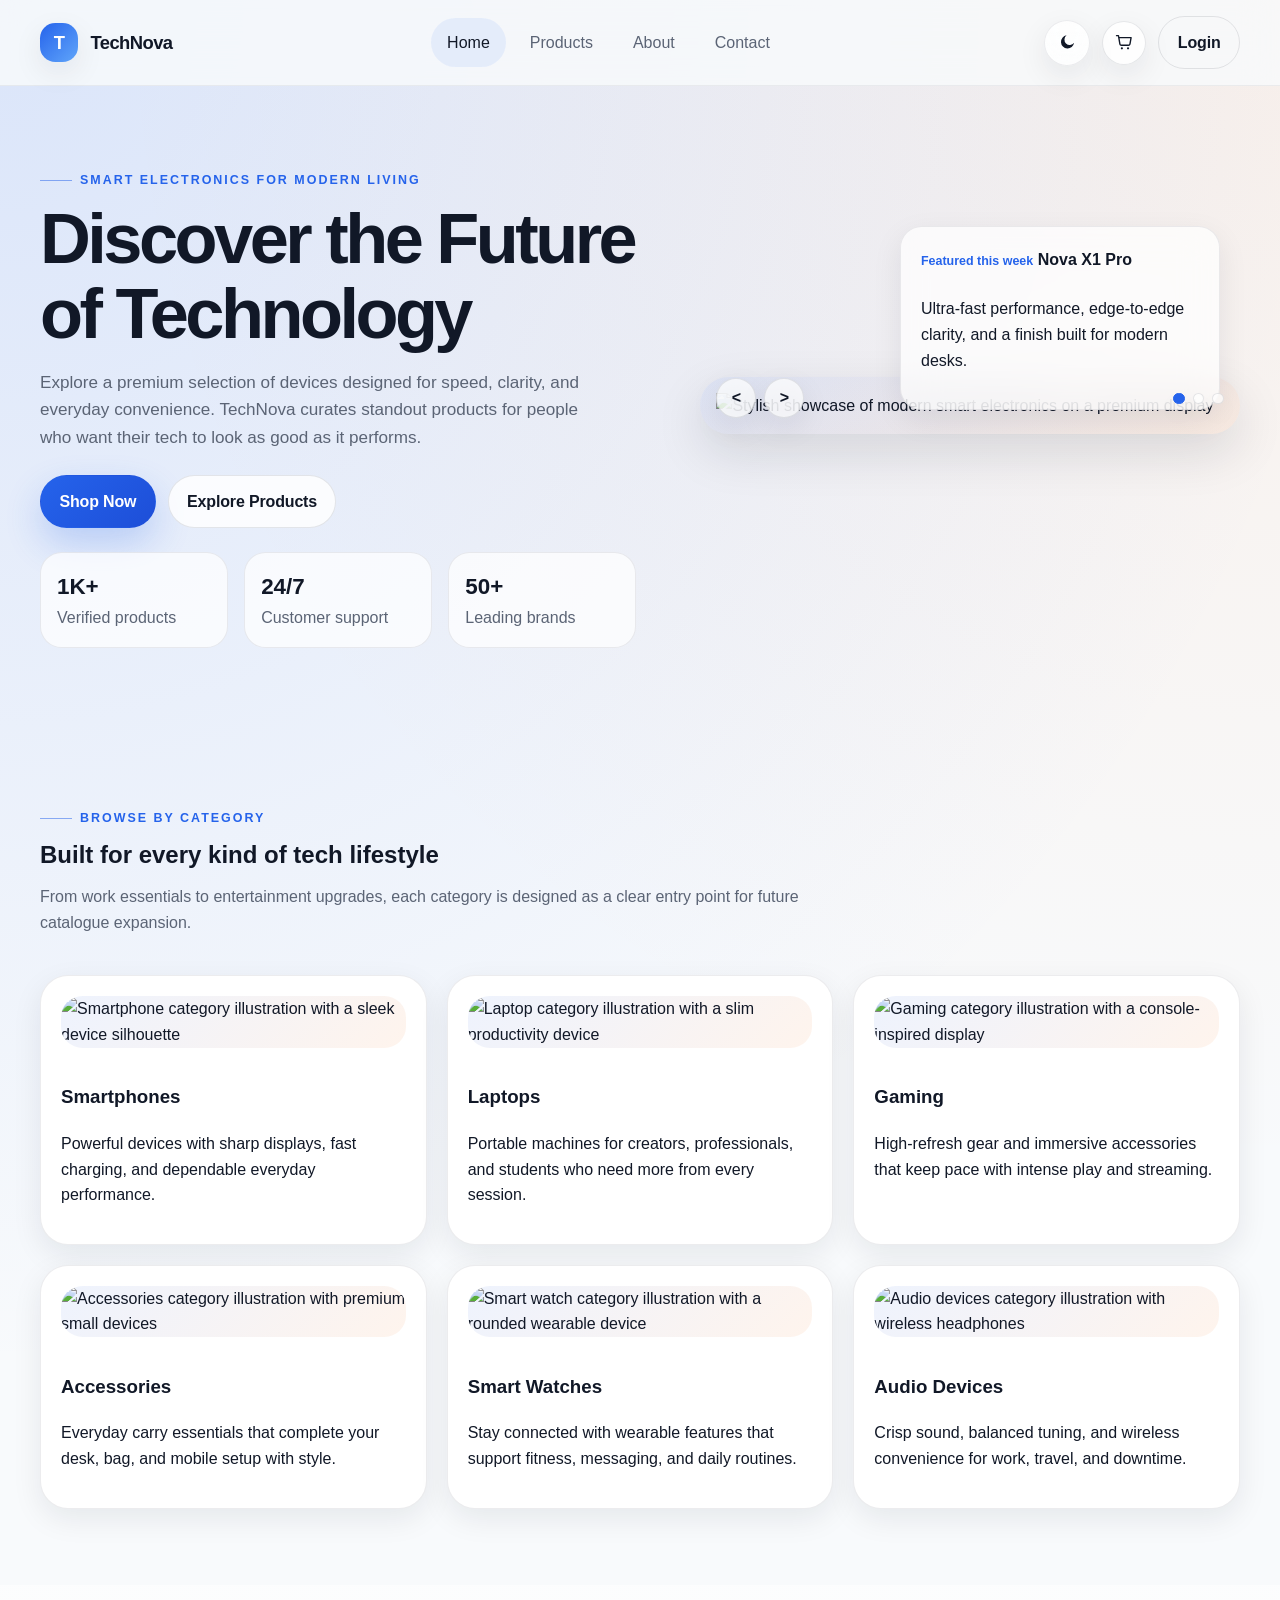
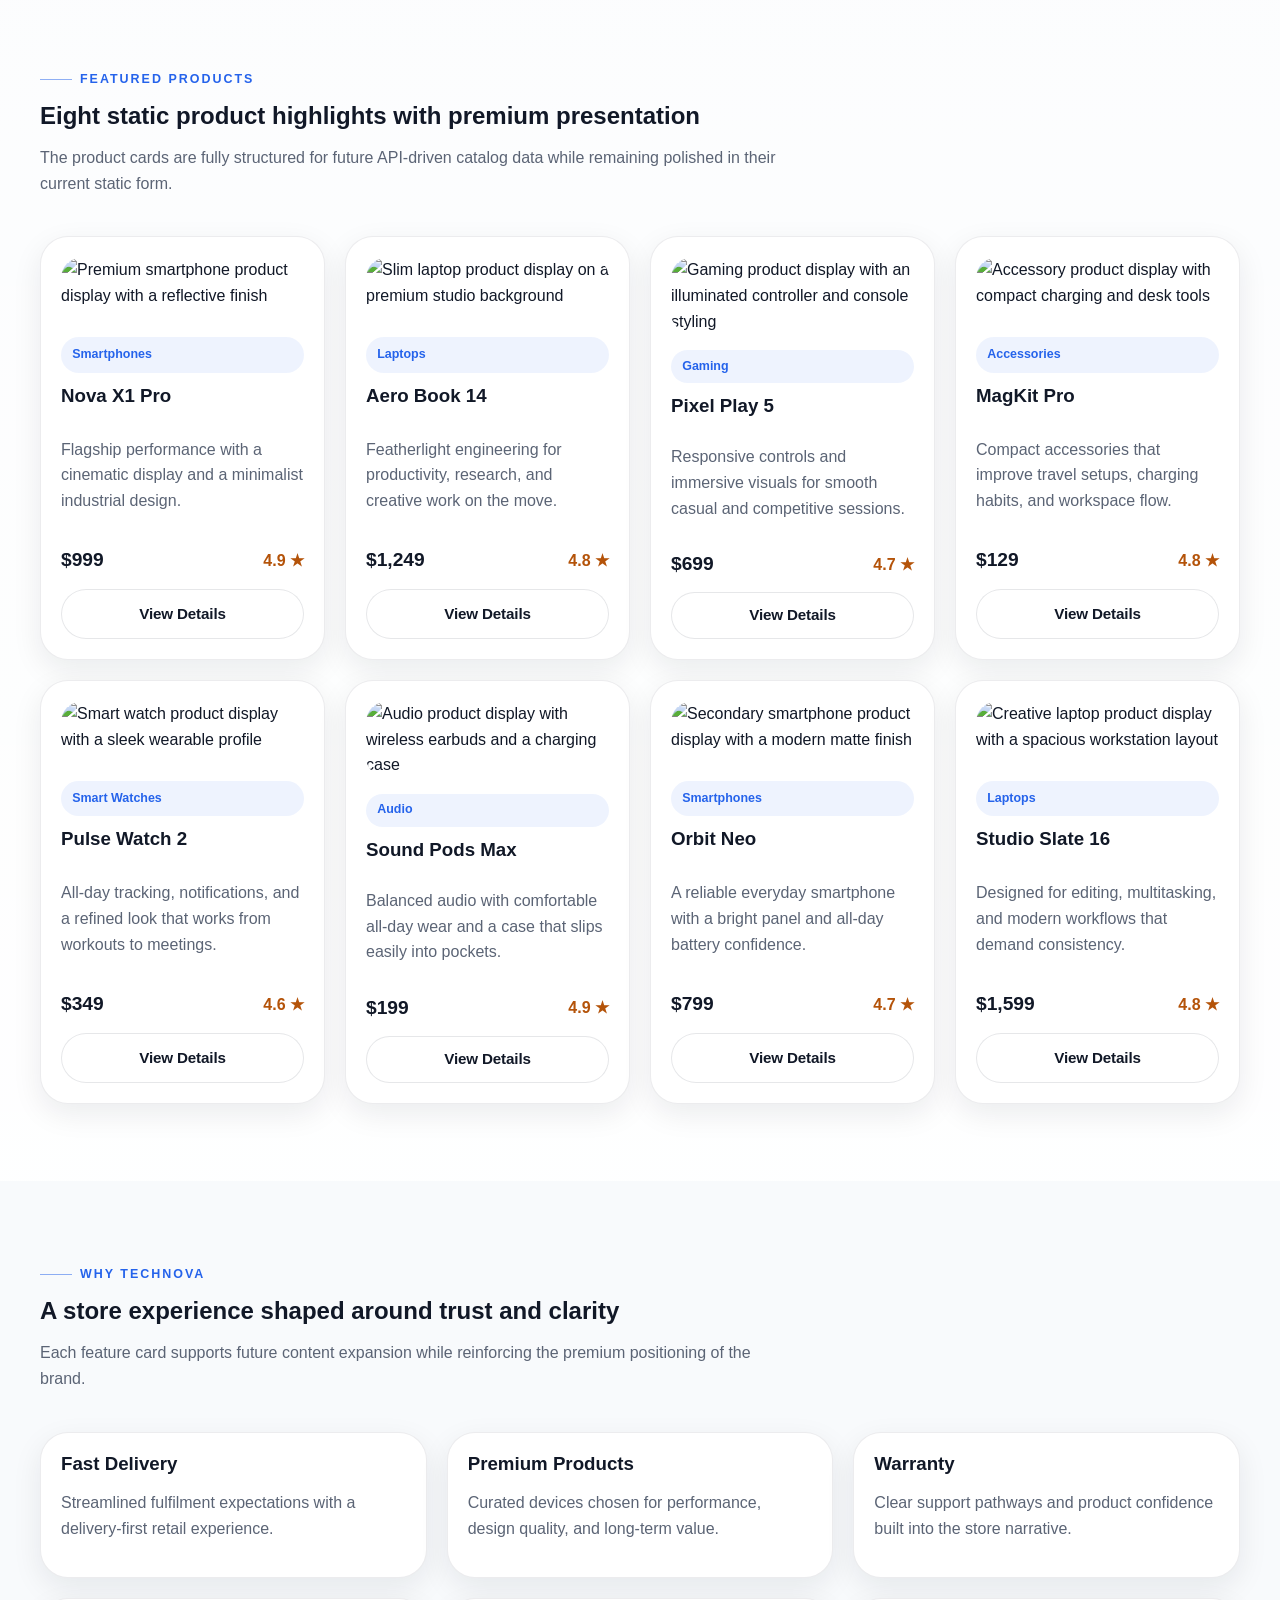
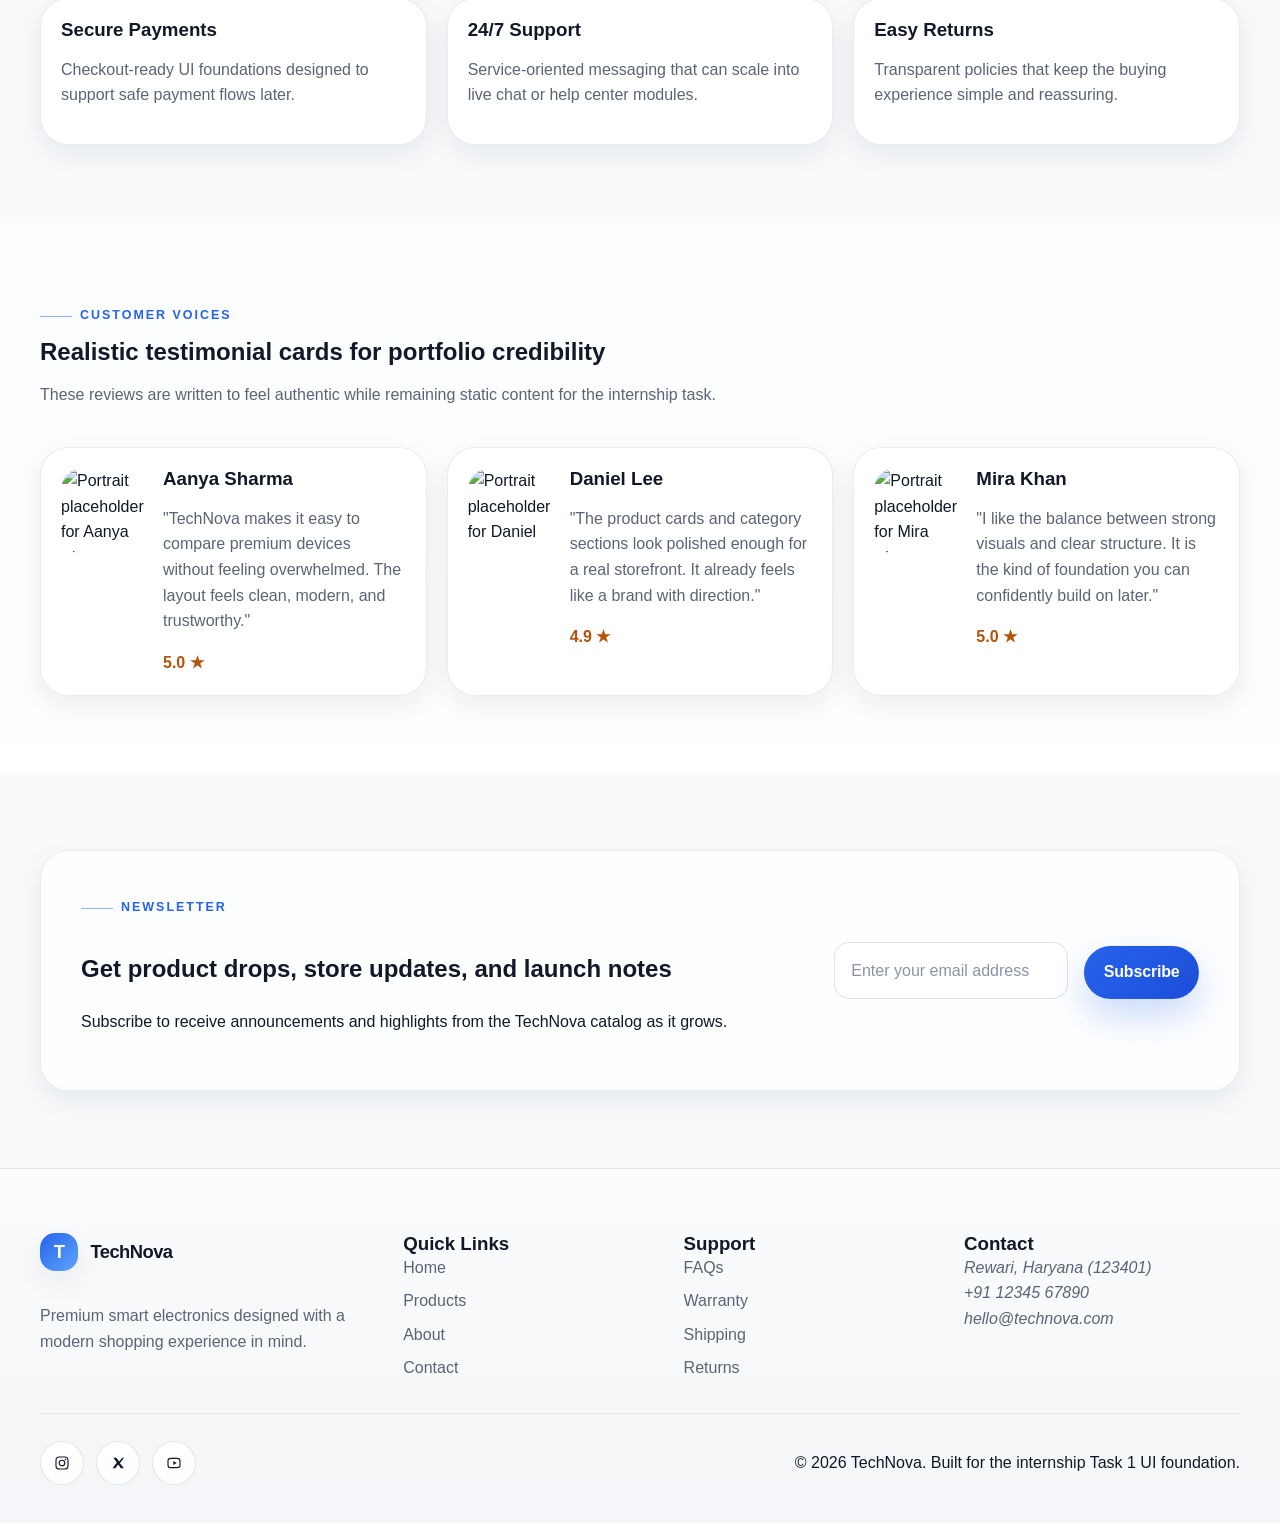
==== index.html @ aab71d9e "Complete Task 2: Add interactive JavaScript components" ====
<!DOCTYPE html>
<html lang="en">
<head>
  <meta charset="UTF-8">
  <meta name="viewport" content="width=device-width, initial-scale=1.0">
  <title>TechNova | Smart Electronics Store</title>
  <meta name="description" content="TechNova is a premium smart electronics store showcasing smartphones, laptops, gaming gear, accessories, smart watches, and audio devices.">
  <meta name="keywords" content="TechNova, electronics store, smartphones, laptops, gaming, accessories, smart watches, audio">
  <meta name="author" content="TechNova">
  <link rel="icon" href="images/favicon.svg" type="image/svg+xml">
  <link rel="stylesheet" href="css/variables.css">
  <link rel="stylesheet" href="css/style.css">
  <link rel="stylesheet" href="css/responsive.css">
</head>
<body>
  <div class="page-loader" data-loader aria-label="Page loading">
    <span class="loader-ring" aria-hidden="true"></span>
  </div>

  <header class="site-header" data-component="site-header">
    <div class="container header__inner">
      <a class="brand" href="index.html" aria-label="TechNova home">
        <span class="brand__mark" aria-hidden="true">T</span>
        <span class="brand__text">TechNova</span>
      </a>

      <button class="nav-toggle" type="button" aria-label="Open navigation menu" aria-controls="primary-navigation" aria-expanded="false" data-nav-toggle>
        <span></span>
        <span></span>
        <span></span>
      </button>

      <nav class="site-nav" id="primary-navigation" aria-label="Primary navigation" data-component="primary-nav">
        <ul class="nav__list">
          <li><a class="nav__link is-active" href="index.html" aria-current="page">Home</a></li>
          <li><a class="nav__link" href="products.html">Products</a></li>
          <li><a class="nav__link" href="about.html">About</a></li>
          <li><a class="nav__link" href="contact.html">Contact</a></li>
        </ul>
      </nav>

      <div class="header__actions">
        <button class="icon-button theme-toggle" type="button" aria-label="Switch to dark mode" title="Switch to dark mode" data-theme-toggle>
          <span class="theme-toggle__icon" aria-hidden="true">
            <svg class="theme-toggle__icon--moon" viewBox="0 0 24 24" fill="none">
              <path d="M21 12.8A8.6 8.6 0 1 1 11.2 3a7 7 0 1 0 9.8 9.8Z" fill="currentColor"/>
            </svg>
            <svg class="theme-toggle__icon--sun" viewBox="0 0 24 24" fill="none">
              <circle cx="12" cy="12" r="4" fill="currentColor"/>
              <path d="M12 2.75v2.1M12 19.15v2.1M4.85 4.85l1.48 1.48M17.67 17.67l1.48 1.48M2.75 12h2.1M19.15 12h2.1M4.85 19.15l1.48-1.48M17.67 6.33l1.48-1.48" stroke="currentColor" stroke-width="1.8" stroke-linecap="round"/>
            </svg>
          </span>
        </button>
        <a class="icon-button" href="#" aria-label="Cart placeholder" data-action="open-cart">
          <svg viewBox="0 0 24 24" aria-hidden="true">
            <path d="M6 6h15l-1.5 8.5a2 2 0 0 1-2 1.5H8.4a2 2 0 0 1-2-1.6L4.5 3.5H2" fill="none" stroke="currentColor" stroke-width="1.8" stroke-linecap="round" stroke-linejoin="round"/>
            <circle cx="9" cy="20" r="1.4" fill="currentColor"/>
            <circle cx="17" cy="20" r="1.4" fill="currentColor"/>
          </svg>
        </a>
        <a class="btn btn--ghost" href="#" data-action="login">Login</a>
      </div>
    </div>
  </header>

  <main>
    <section class="hero section" data-section="hero">
      <div class="container hero__grid">
        <div class="hero__content">
          <span class="eyebrow">Smart electronics for modern living</span>
          <h1>Discover the Future of Technology</h1>
          <p class="hero__lead">
            Explore a premium selection of devices designed for speed, clarity, and everyday convenience.
            TechNova curates standout products for people who want their tech to look as good as it performs.
          </p>
          <div class="hero__actions">
            <a class="btn btn--primary" href="products.html">Shop Now</a>
            <a class="btn btn--secondary" href="products.html">Explore Products</a>
          </div>
          <ul class="hero__stats" aria-label="Store highlights">
            <li>
              <strong>1K+</strong>
              <span>Verified products</span>
            </li>
            <li>
              <strong>24/7</strong>
              <span>Customer support</span>
            </li>
            <li>
              <strong>50+</strong>
              <span>Leading brands</span>
            </li>
          </ul>
        </div>

        <div class="hero__visual" data-slider aria-label="Featured product slider">
          <figure class="hero__image-frame">
            <img src="images/hero-placeholder.svg" alt="Stylish showcase of modern smart electronics on a premium display" data-slider-image>
          </figure>
          <div class="hero__floating-card glass-card" data-slider-card>
            <span class="mini-label" data-slider-kicker>Featured this week</span>
            <strong data-slider-title>Nova X1 Pro</strong>
            <p data-slider-copy>Ultra-fast performance, edge-to-edge clarity, and a finish built for modern desks.</p>
          </div>
          <div class="slider-controls" aria-label="Hero slider controls">
            <button class="slider-button" type="button" aria-label="Previous featured product" data-slider-prev>&lt;</button>
            <button class="slider-button" type="button" aria-label="Next featured product" data-slider-next>&gt;</button>
          </div>
          <div class="slider-dots" data-slider-dots aria-label="Hero slider navigation">
            <button type="button" class="slider-dot is-active" aria-label="Show slide 1" aria-current="true"></button>
            <button type="button" class="slider-dot" aria-label="Show slide 2"></button>
            <button type="button" class="slider-dot" aria-label="Show slide 3"></button>
          </div>
        </div>
      </div>
    </section>

    <section class="section" id="categories" data-section="categories">
      <div class="container">
        <div class="section-heading">
          <span class="eyebrow">Browse by category</span>
          <h2>Built for every kind of tech lifestyle</h2>
          <p>From work essentials to entertainment upgrades, each category is designed as a clear entry point for future catalogue expansion.</p>
        </div>

        <div class="card-grid card-grid--categories">
          <article class="category-card" data-category="smartphones">
            <img src="images/category-placeholder.svg" alt="Smartphone category illustration with a sleek device silhouette">
            <div>
              <h3>Smartphones</h3>
              <p>Powerful devices with sharp displays, fast charging, and dependable everyday performance.</p>
            </div>
          </article>
          <article class="category-card" data-category="laptops">
            <img src="images/category-placeholder.svg" alt="Laptop category illustration with a slim productivity device">
            <div>
              <h3>Laptops</h3>
              <p>Portable machines for creators, professionals, and students who need more from every session.</p>
            </div>
          </article>
          <article class="category-card" data-category="gaming">
            <img src="images/category-placeholder.svg" alt="Gaming category illustration with a console-inspired display">
            <div>
              <h3>Gaming</h3>
              <p>High-refresh gear and immersive accessories that keep pace with intense play and streaming.</p>
            </div>
          </article>
          <article class="category-card" data-category="accessories">
            <img src="images/category-placeholder.svg" alt="Accessories category illustration with premium small devices">
            <div>
              <h3>Accessories</h3>
              <p>Everyday carry essentials that complete your desk, bag, and mobile setup with style.</p>
            </div>
          </article>
          <article class="category-card" data-category="smartwatches">
            <img src="images/category-placeholder.svg" alt="Smart watch category illustration with a rounded wearable device">
            <div>
              <h3>Smart Watches</h3>
              <p>Stay connected with wearable features that support fitness, messaging, and daily routines.</p>
            </div>
          </article>
          <article class="category-card" data-category="audio">
            <img src="images/category-placeholder.svg" alt="Audio devices category illustration with wireless headphones">
            <div>
              <h3>Audio Devices</h3>
              <p>Crisp sound, balanced tuning, and wireless convenience for work, travel, and downtime.</p>
            </div>
          </article>
        </div>
      </div>
    </section>

    <section class="section section--tinted" id="featured-products" data-section="featured-products">
      <div class="container">
        <div class="section-heading">
          <span class="eyebrow">Featured products</span>
          <h2>Eight static product highlights with premium presentation</h2>
          <p>The product cards are fully structured for future API-driven catalog data while remaining polished in their current static form.</p>
        </div>

        <div class="card-grid card-grid--products">
          <article class="product-card" data-product-card data-product-category="smartphones" data-product-id="nova-x1-pro">
            <img src="images/product-placeholder.svg" alt="Premium smartphone product display with a reflective finish">
            <div class="product-card__body">
              <span class="chip">Smartphones</span>
              <h3>Nova X1 Pro</h3>
              <p>Flagship performance with a cinematic display and a minimalist industrial design.</p>
              <div class="product-card__meta">
                <span class="price">$999</span>
                <span class="rating">4.9 &#9733;</span>
              </div>
              <a class="btn btn--small btn--secondary" href="products.html">View Details</a>
            </div>
          </article>
          <article class="product-card" data-product-card data-product-category="laptops" data-product-id="aero-book-14">
            <img src="images/product-placeholder.svg" alt="Slim laptop product display on a premium studio background">
            <div class="product-card__body">
              <span class="chip">Laptops</span>
              <h3>Aero Book 14</h3>
              <p>Featherlight engineering for productivity, research, and creative work on the move.</p>
              <div class="product-card__meta">
                <span class="price">$1,249</span>
                <span class="rating">4.8 &#9733;</span>
              </div>
              <a class="btn btn--small btn--secondary" href="products.html">View Details</a>
            </div>
          </article>
          <article class="product-card" data-product-card data-product-category="gaming" data-product-id="pixel-play-5">
            <img src="images/product-placeholder.svg" alt="Gaming product display with an illuminated controller and console styling">
            <div class="product-card__body">
              <span class="chip">Gaming</span>
              <h3>Pixel Play 5</h3>
              <p>Responsive controls and immersive visuals for smooth casual and competitive sessions.</p>
              <div class="product-card__meta">
                <span class="price">$699</span>
                <span class="rating">4.7 &#9733;</span>
              </div>
              <a class="btn btn--small btn--secondary" href="products.html">View Details</a>
            </div>
          </article>
          <article class="product-card" data-product-card data-product-category="accessories" data-product-id="magkit-pro">
            <img src="images/product-placeholder.svg" alt="Accessory product display with compact charging and desk tools">
            <div class="product-card__body">
              <span class="chip">Accessories</span>
              <h3>MagKit Pro</h3>
              <p>Compact accessories that improve travel setups, charging habits, and workspace flow.</p>
              <div class="product-card__meta">
                <span class="price">$129</span>
                <span class="rating">4.8 &#9733;</span>
              </div>
              <a class="btn btn--small btn--secondary" href="products.html">View Details</a>
            </div>
          </article>
          <article class="product-card" data-product-card data-product-category="smartwatches" data-product-id="pulse-watch-2">
            <img src="images/product-placeholder.svg" alt="Smart watch product display with a sleek wearable profile">
            <div class="product-card__body">
              <span class="chip">Smart Watches</span>
              <h3>Pulse Watch 2</h3>
              <p>All-day tracking, notifications, and a refined look that works from workouts to meetings.</p>
              <div class="product-card__meta">
                <span class="price">$349</span>
                <span class="rating">4.6 &#9733;</span>
              </div>
              <a class="btn btn--small btn--secondary" href="products.html">View Details</a>
            </div>
          </article>
          <article class="product-card" data-product-card data-product-category="audio" data-product-id="sound-pods-max">
            <img src="images/product-placeholder.svg" alt="Audio product display with wireless earbuds and a charging case">
            <div class="product-card__body">
              <span class="chip">Audio</span>
              <h3>Sound Pods Max</h3>
              <p>Balanced audio with comfortable all-day wear and a case that slips easily into pockets.</p>
              <div class="product-card__meta">
                <span class="price">$199</span>
                <span class="rating">4.9 &#9733;</span>
              </div>
              <a class="btn btn--small btn--secondary" href="products.html">View Details</a>
            </div>
          </article>
          <article class="product-card" data-product-card data-product-category="smartphones" data-product-id="orbit-neo">
            <img src="images/product-placeholder.svg" alt="Secondary smartphone product display with a modern matte finish">
            <div class="product-card__body">
              <span class="chip">Smartphones</span>
              <h3>Orbit Neo</h3>
              <p>A reliable everyday smartphone with a bright panel and all-day battery confidence.</p>
              <div class="product-card__meta">
                <span class="price">$799</span>
                <span class="rating">4.7 &#9733;</span>
              </div>
              <a class="btn btn--small btn--secondary" href="products.html">View Details</a>
            </div>
          </article>
          <article class="product-card" data-product-card data-product-category="laptops" data-product-id="studio-slate-16">
            <img src="images/product-placeholder.svg" alt="Creative laptop product display with a spacious workstation layout">
            <div class="product-card__body">
              <span class="chip">Laptops</span>
              <h3>Studio Slate 16</h3>
              <p>Designed for editing, multitasking, and modern workflows that demand consistency.</p>
              <div class="product-card__meta">
                <span class="price">$1,599</span>
                <span class="rating">4.8 &#9733;</span>
              </div>
              <a class="btn btn--small btn--secondary" href="products.html">View Details</a>
            </div>
          </article>
        </div>
      </div>
    </section>

    <section class="section" id="why-choose-us" data-section="why-choose-us">
      <div class="container">
        <div class="section-heading">
          <span class="eyebrow">Why TechNova</span>
          <h2>A store experience shaped around trust and clarity</h2>
          <p>Each feature card supports future content expansion while reinforcing the premium positioning of the brand.</p>
        </div>

        <div class="card-grid card-grid--features">
          <article class="feature-card">
            <h3>Fast Delivery</h3>
            <p>Streamlined fulfilment expectations with a delivery-first retail experience.</p>
          </article>
          <article class="feature-card">
            <h3>Premium Products</h3>
            <p>Curated devices chosen for performance, design quality, and long-term value.</p>
          </article>
          <article class="feature-card">
            <h3>Warranty</h3>
            <p>Clear support pathways and product confidence built into the store narrative.</p>
          </article>
          <article class="feature-card">
            <h3>Secure Payments</h3>
            <p>Checkout-ready UI foundations designed to support safe payment flows later.</p>
          </article>
          <article class="feature-card">
            <h3>24/7 Support</h3>
            <p>Service-oriented messaging that can scale into live chat or help center modules.</p>
          </article>
          <article class="feature-card">
            <h3>Easy Returns</h3>
            <p>Transparent policies that keep the buying experience simple and reassuring.</p>
          </article>
        </div>
      </div>
    </section>

    <section class="section section--tinted" id="testimonials" data-section="testimonials">
      <div class="container">
        <div class="section-heading">
          <span class="eyebrow">Customer voices</span>
          <h2>Realistic testimonial cards for portfolio credibility</h2>
          <p>These reviews are written to feel authentic while remaining static content for the internship task.</p>
        </div>

        <div class="card-grid card-grid--testimonials">
          <article class="testimonial-card">
            <img src="images/avatar-placeholder.svg" alt="Portrait placeholder for Aanya Sharma">
            <div>
              <h3>Aanya Sharma</h3>
              <p>"TechNova makes it easy to compare premium devices without feeling overwhelmed. The layout feels clean, modern, and trustworthy."</p>
              <span class="rating">5.0 &#9733;</span>
            </div>
          </article>
          <article class="testimonial-card">
            <img src="images/avatar-placeholder.svg" alt="Portrait placeholder for Daniel Lee">
            <div>
              <h3>Daniel Lee</h3>
              <p>"The product cards and category sections look polished enough for a real storefront. It already feels like a brand with direction."</p>
              <span class="rating">4.9 &#9733;</span>
            </div>
          </article>
          <article class="testimonial-card">
            <img src="images/avatar-placeholder.svg" alt="Portrait placeholder for Mira Khan">
            <div>
              <h3>Mira Khan</h3>
              <p>"I like the balance between strong visuals and clear structure. It is the kind of foundation you can confidently build on later."</p>
              <span class="rating">5.0 &#9733;</span>
            </div>
          </article>
        </div>
      </div>
    </section>

    <section class="section" id="newsletter" data-section="newsletter">
      <div class="container">
        <div class="newsletter-card glass-card">
          <div>
            <span class="eyebrow">Newsletter</span>
            <h2>Get product drops, store updates, and launch notes</h2>
            <p>Subscribe to receive announcements and highlights from the TechNova catalog as it grows.</p>
          </div>
          <form class="newsletter-form" data-form="newsletter">
            <label class="sr-only" for="newsletter-email">Email address</label>
            <input id="newsletter-email" name="email" type="email" placeholder="Enter your email address">
            <button class="btn btn--primary" type="button">Subscribe</button>
          </form>
        </div>
      </div>
    </section>
  </main>

  <footer class="site-footer" data-component="site-footer">
    <div class="container footer__grid">
      <div>
        <a class="brand brand--footer" href="index.html" aria-label="TechNova home">
          <span class="brand__mark" aria-hidden="true">T</span>
          <span class="brand__text">TechNova</span>
        </a>
        <p>Premium smart electronics designed with a modern shopping experience in mind.</p>
      </div>

      <div>
        <h3>Quick Links</h3>
        <ul class="footer__links">
          <li><a href="index.html">Home</a></li>
          <li><a href="products.html">Products</a></li>
          <li><a href="about.html">About</a></li>
          <li><a href="contact.html">Contact</a></li>
        </ul>
      </div>

      <div>
        <h3>Support</h3>
        <ul class="footer__links">
          <li><a href="#">FAQs</a></li>
          <li><a href="#">Warranty</a></li>
          <li><a href="#">Shipping</a></li>
          <li><a href="#">Returns</a></li>
        </ul>
      </div>

      <div>
        <h3>Contact</h3>
        <address>
          Rewari, Haryana (123401)<br>
          <a href="tel:+911234567890">+91 12345 67890</a><br>
          <a href="mailto:hello@technova.com">hello@technova.com</a>
        </address>
      </div>
    </div>

    <div class="container footer__bottom">
      <div class="social-links" aria-label="Social links">
        <a href="#" aria-label="TechNova on Instagram">
          <svg viewBox="0 0 24 24" aria-hidden="true"><rect x="3" y="3" width="18" height="18" rx="5" fill="none" stroke="currentColor" stroke-width="1.7"/><circle cx="12" cy="12" r="4.2" fill="none" stroke="currentColor" stroke-width="1.7"/><circle cx="17.2" cy="6.8" r="1.1" fill="currentColor"/></svg>
        </a>
        <a href="#" aria-label="TechNova on X">
          <svg viewBox="0 0 24 24" aria-hidden="true"><path d="M5 4h4.6l4.1 5.7L18.4 4H21l-6.2 8.5L21 20h-4.6l-4.2-5.8L8 20H3.9l6.3-8.6L5 4Z" fill="currentColor"/></svg>
        </a>
        <a href="#" aria-label="TechNova on YouTube">
          <svg viewBox="0 0 24 24" aria-hidden="true"><rect x="3" y="5" width="18" height="14" rx="4" fill="none" stroke="currentColor" stroke-width="1.7"/><path d="M11 9l5 3-5 3V9Z" fill="currentColor"/></svg>
        </a>
      </div>
      <p>&copy; 2026 TechNova. Built for the internship Task 1 UI foundation.</p>
    </div>
  </footer>

  <button class="back-to-top" type="button" aria-label="Back to top" data-back-to-top>&uarr;</button>
  <div class="toast-region" aria-live="polite" aria-atomic="true" data-toast-region></div>
  <script type="module" src="js/main.js"></script>
  <script type="module" src="js/slider.js"></script>
</body>
</html>
---- css/variables.css ----
:root {
  color-scheme: light;
  --color-primary: #2563eb;
  --color-primary-dark: #1d4ed8;
  --color-accent: #f97316;
  --color-bg: #f8fafc;
  --color-surface: #ffffff;
  --color-surface-alt: #eef4ff;
  --color-text: #111827;
  --color-text-muted: #5b6475;
  --color-border: rgba(17, 24, 39, 0.1);
  --color-shadow: 0 18px 50px rgba(15, 23, 42, 0.12);
  --color-shadow-soft: 0 10px 30px rgba(15, 23, 42, 0.08);
  --color-glass: rgba(255, 255, 255, 0.72);
  --radius-xs: 0.75rem;
  --radius-sm: 1rem;
  --radius-md: 1.35rem;
  --radius-lg: 1.75rem;
  --radius-xl: 2.25rem;
  --space-1: 0.25rem;
  --space-2: 0.5rem;
  --space-3: 0.75rem;
  --space-4: 1rem;
  --space-5: 1.25rem;
  --space-6: 1.5rem;
  --space-8: 2rem;
  --space-10: 2.5rem;
  --space-12: 3rem;
  --space-16: 4rem;
  --space-20: 5rem;
  --container-width: 1200px;
  --transition-fast: 180ms ease;
  --transition-base: 250ms ease;
  --font-sans: "Segoe UI", "Helvetica Neue", Arial, sans-serif;
}

:root[data-theme="dark"] {
  --color-primary: #60a5fa;
  --color-primary-dark: #2563eb;
  --color-accent: #fb923c;
  --color-bg: #0f172a;
  --color-surface: #172033;
  --color-surface-alt: #111827;
  --color-text: #f8fafc;
  --color-text-muted: #b6c2d4;
  --color-border: rgba(248, 250, 252, 0.14);
  --color-shadow: 0 18px 50px rgba(0, 0, 0, 0.35);
  --color-shadow-soft: 0 10px 30px rgba(0, 0, 0, 0.24);
  --color-glass: rgba(23, 32, 51, 0.78);
}
---- css/style.css ----
*,
*::before,
*::after {
  box-sizing: border-box;
}

html {
  scroll-behavior: smooth;
}

body {
  margin: 0;
  font-family: var(--font-sans);
  color: var(--color-text);
  background:
    radial-gradient(circle at top left, rgba(37, 99, 235, 0.14), transparent 28%),
    radial-gradient(circle at top right, rgba(249, 115, 22, 0.08), transparent 24%),
    var(--color-bg);
  line-height: 1.6;
  transition: background-color var(--transition-base), color var(--transition-base);
}

body.modal-open,
body.nav-open {
  overflow: hidden;
}

img {
  display: block;
  max-width: 100%;
}

a {
  color: inherit;
  text-decoration: none;
}

button,
input,
select,
textarea {
  font: inherit;
}

button {
  cursor: pointer;
}

.container {
  width: min(var(--container-width), calc(100% - 2rem));
  margin-inline: auto;
}

.section {
  padding: clamp(3rem, 6vw, 5.5rem) 0;
}

.section--tinted {
  background: linear-gradient(180deg, rgba(255, 255, 255, 0.55), rgba(255, 255, 255, 0.92));
}

:root[data-theme="dark"] body {
  background:
    radial-gradient(circle at top left, rgba(96, 165, 250, 0.16), transparent 28%),
    radial-gradient(circle at top right, rgba(251, 146, 60, 0.1), transparent 24%),
    var(--color-bg);
}

:root[data-theme="dark"] .section--tinted,
:root[data-theme="dark"] .site-footer {
  background: linear-gradient(180deg, rgba(23, 32, 51, 0.52), rgba(15, 23, 42, 0.92));
}

.section-heading {
  max-width: 760px;
  margin-bottom: var(--space-10);
}

.section-heading--center {
  margin-inline: auto;
  text-align: center;
}

.section-heading h1,
.section-heading h2,
.content-card h2,
.feature-card h2,
.feature-card h3,
.product-card h2,
.product-card h3,
.testimonial-card h3,
.stat-card strong,
.footer__grid h3 {
  line-height: 1.15;
  margin: 0;
}

.section-heading p,
.content-card p,
.feature-card p,
.product-card p,
.testimonial-card p,
.footer__grid p,
.footer__grid address,
.hero__lead {
  color: var(--color-text-muted);
}

.eyebrow {
  display: inline-flex;
  align-items: center;
  gap: var(--space-2);
  margin-bottom: var(--space-3);
  text-transform: uppercase;
  letter-spacing: 0.16em;
  font-size: 0.78rem;
  font-weight: 700;
  color: var(--color-primary);
}

.eyebrow::before {
  content: "";
  width: 2rem;
  height: 1px;
  background: currentColor;
  opacity: 0.5;
}

.site-header {
  position: sticky;
  top: 0;
  z-index: 50;
  backdrop-filter: blur(18px);
  background: rgba(248, 250, 252, 0.82);
  border-bottom: 1px solid rgba(17, 24, 39, 0.06);
}

:root[data-theme="dark"] .site-header {
  background: rgba(15, 23, 42, 0.86);
  border-bottom-color: rgba(248, 250, 252, 0.1);
}

.header__inner {
  display: grid;
  grid-template-columns: auto 1fr auto;
  align-items: center;
  gap: var(--space-6);
  padding: var(--space-4) 0;
}

.brand {
  display: inline-flex;
  align-items: center;
  gap: var(--space-3);
  font-size: 1.15rem;
  font-weight: 800;
  letter-spacing: -0.03em;
}

.brand__mark {
  display: inline-grid;
  place-items: center;
  width: 2.4rem;
  height: 2.4rem;
  border-radius: 0.95rem;
  color: #fff;
  background: linear-gradient(135deg, var(--color-primary), #60a5fa);
  box-shadow: var(--color-shadow-soft);
}

.brand__text {
  color: var(--color-text);
}

.nav-toggle {
  display: none;
  width: 2.75rem;
  height: 2.75rem;
  border: 1px solid var(--color-border);
  border-radius: 50%;
  background: var(--color-surface);
  color: var(--color-text);
  box-shadow: var(--color-shadow-soft);
}

.nav-toggle span {
  display: block;
  width: 1.1rem;
  height: 2px;
  margin: 0.22rem auto;
  border-radius: 999px;
  background: currentColor;
  transition: transform var(--transition-base), opacity var(--transition-base);
}

.nav-open .nav-toggle span:nth-child(1) {
  transform: translateY(6px) rotate(45deg);
}

.nav-open .nav-toggle span:nth-child(2) {
  opacity: 0;
}

.nav-open .nav-toggle span:nth-child(3) {
  transform: translateY(-6px) rotate(-45deg);
}

.site-nav {
  justify-self: center;
}

.nav__list {
  display: flex;
  flex-wrap: wrap;
  align-items: center;
  justify-content: center;
  gap: var(--space-2);
  list-style: none;
  margin: 0;
  padding: 0;
}

.nav__link {
  display: inline-flex;
  align-items: center;
  padding: 0.75rem 1rem;
  border-radius: 999px;
  color: var(--color-text-muted);
  transition: background-color var(--transition-base), color var(--transition-base), transform var(--transition-base);
}

.nav__link:hover,
.nav__link:focus-visible,
.nav__link.is-active {
  color: var(--color-text);
  background: rgba(37, 99, 235, 0.08);
}

.nav__link:focus-visible,
.btn:focus-visible,
.icon-button:focus-visible,
.pagination__link:focus-visible,
input:focus-visible,
select:focus-visible,
textarea:focus-visible {
  outline: 3px solid rgba(37, 99, 235, 0.25);
  outline-offset: 2px;
}

.header__actions {
  display: inline-flex;
  align-items: center;
  justify-content: flex-end;
  gap: var(--space-3);
}

.icon-button,
.btn,
.pagination__link {
  transition:
    transform var(--transition-base),
    box-shadow var(--transition-base),
    background-color var(--transition-base),
    border-color var(--transition-base),
    color var(--transition-base);
}

.icon-button {
  display: inline-grid;
  place-items: center;
  width: 2.75rem;
  height: 2.75rem;
  border-radius: 50%;
  color: var(--color-text);
  background: rgba(255, 255, 255, 0.8);
  border: 1px solid var(--color-border);
  box-shadow: var(--color-shadow-soft);
}

:root[data-theme="dark"] .theme-toggle {
  background: linear-gradient(180deg, rgba(30, 41, 59, 0.92), rgba(15, 23, 42, 0.86));
  border-color: rgba(148, 163, 184, 0.18);
}

.theme-toggle {
  position: relative;
  overflow: hidden;
  width: 2.875rem;
  height: 2.875rem;
  border-color: rgba(17, 24, 39, 0.08);
  background: linear-gradient(180deg, rgba(255, 255, 255, 0.88), rgba(255, 255, 255, 0.72));
  backdrop-filter: blur(16px);
  transition:
    transform 300ms ease,
    box-shadow 300ms ease,
    background-color 300ms ease,
    border-color 300ms ease,
    color 300ms ease;
}

.theme-toggle:hover {
  transform: translateY(-1px) scale(1.06);
  box-shadow: var(--color-shadow);
}

.theme-toggle:active {
  transform: translateY(0) scale(0.98);
}

.theme-toggle__icon {
  position: relative;
  display: block;
  width: 1.15rem;
  height: 1.15rem;
}

.theme-toggle__icon svg {
  position: absolute;
  inset: 0;
  width: 100%;
  height: 100%;
  transition: opacity 300ms ease, transform 300ms ease;
}

.theme-toggle__icon--moon {
  opacity: 1;
  transform: rotate(0deg) scale(1);
}

.theme-toggle__icon--sun {
  opacity: 0;
  transform: rotate(-180deg) scale(0.75);
}

.theme-toggle[data-theme="dark"] .theme-toggle__icon--moon {
  opacity: 0;
  transform: rotate(180deg) scale(0.75);
}

.theme-toggle[data-theme="dark"] .theme-toggle__icon--sun {
  opacity: 1;
  transform: rotate(0deg) scale(1);
}

:root[data-theme="dark"] .icon-button,
:root[data-theme="dark"] .btn--secondary,
:root[data-theme="dark"] .pagination__link,
:root[data-theme="dark"] .pagination__dots,
:root[data-theme="dark"] .social-links a,
:root[data-theme="dark"] input,
:root[data-theme="dark"] select,
:root[data-theme="dark"] textarea {
  background: rgba(23, 32, 51, 0.92);
}

.icon-button svg {
  width: 1.15rem;
  height: 1.15rem;
}

.btn {
  display: inline-flex;
  align-items: center;
  justify-content: center;
  gap: var(--space-2);
  min-height: 2.75rem;
  padding: 0.8rem 1.15rem;
  border: 1px solid transparent;
  border-radius: 999px;
  font-weight: 700;
  letter-spacing: -0.01em;
}

.btn:hover,
.btn:focus-visible,
.icon-button:hover,
.pagination__link:hover {
  transform: translateY(-1px);
}

.btn--primary {
  color: #fff;
  background: linear-gradient(135deg, var(--color-primary), var(--color-primary-dark));
  box-shadow: 0 16px 36px rgba(37, 99, 235, 0.24);
}

.btn--secondary {
  color: var(--color-text);
  background: rgba(255, 255, 255, 0.82);
  border-color: var(--color-border);
}

.btn--ghost {
  color: var(--color-text);
  background: transparent;
  border-color: var(--color-border);
}

.btn--small {
  min-height: 2.4rem;
  padding: 0.65rem 1rem;
  font-size: 0.95rem;
}

.glass-card,
.content-card,
.feature-card,
.product-card,
.category-card,
.testimonial-card,
.stat-card,
.catalog-tools,
.newsletter-card {
  border: 1px solid rgba(17, 24, 39, 0.08);
  border-radius: var(--radius-lg);
  background: var(--color-surface);
  box-shadow: var(--color-shadow-soft);
}

.glass-card {
  background: var(--color-glass);
  backdrop-filter: blur(18px);
}

:root[data-theme="dark"] .glass-card,
:root[data-theme="dark"] .content-card,
:root[data-theme="dark"] .feature-card,
:root[data-theme="dark"] .product-card,
:root[data-theme="dark"] .category-card,
:root[data-theme="dark"] .testimonial-card,
:root[data-theme="dark"] .stat-card,
:root[data-theme="dark"] .catalog-tools,
:root[data-theme="dark"] .newsletter-card {
  border-color: var(--color-border);
  background: var(--color-surface);
}

.hero__grid {
  display: grid;
  grid-template-columns: 1.05fr 0.95fr;
  align-items: center;
  gap: clamp(2rem, 5vw, 4rem);
}

.hero__content h1,
.section-heading h1 {
  margin: 0;
  font-size: clamp(2.4rem, 5.5vw, 4.45rem);
  line-height: 1.06;
  letter-spacing: -0.05em;
}

.hero__lead {
  max-width: 58ch;
  font-size: 1.07rem;
}

.hero__actions {
  display: flex;
  flex-wrap: wrap;
  gap: var(--space-3);
  margin: var(--space-6) 0;
}

.hero__stats {
  display: grid;
  grid-template-columns: repeat(3, minmax(0, 1fr));
  gap: var(--space-4);
  margin: 0;
  padding: 0;
  list-style: none;
}

.hero__stats li {
  padding: var(--space-4);
  border-radius: var(--radius-md);
  background: rgba(255, 255, 255, 0.72);
  border: 1px solid rgba(17, 24, 39, 0.08);
}

.hero__stats strong {
  display: block;
  font-size: 1.4rem;
}

.hero__stats span {
  color: var(--color-text-muted);
}

.hero__visual {
  position: relative;
}

.hero__image-frame {
  margin: 0;
  padding: clamp(0.75rem, 2vw, 1rem);
  border-radius: 2rem;
  background: linear-gradient(160deg, rgba(37, 99, 235, 0.08), rgba(249, 115, 22, 0.08));
  box-shadow: var(--color-shadow);
}

.hero__visual.is-changing .hero__image-frame,
.hero__visual.is-changing .hero__floating-card {
  opacity: 0.35;
  transform: translateY(4px);
}

.hero__image-frame,
.hero__floating-card {
  transition: opacity var(--transition-base), transform var(--transition-base), box-shadow var(--transition-base);
}

.hero__floating-card {
  position: absolute;
  right: clamp(0.75rem, 2vw, 1.25rem);
  bottom: clamp(0.75rem, 2vw, 1.5rem);
  width: min(320px, calc(100% - 1.5rem));
  padding: var(--space-5);
  border-radius: var(--radius-md);
}

.slider-controls {
  position: absolute;
  left: var(--space-4);
  bottom: var(--space-4);
  display: flex;
  gap: var(--space-2);
}

.slider-button,
.slider-dot,
.modal__close {
  border: 1px solid var(--color-border);
  color: var(--color-text);
  background: var(--color-glass);
  backdrop-filter: blur(14px);
  box-shadow: var(--color-shadow-soft);
  transition: transform var(--transition-base), background-color var(--transition-base);
}

.slider-button {
  width: 2.5rem;
  height: 2.5rem;
  border-radius: 50%;
  font-weight: 800;
}

.slider-button:hover,
.slider-dot:hover,
.modal__close:hover {
  transform: translateY(-1px);
}

.slider-dots {
  position: absolute;
  right: var(--space-4);
  top: var(--space-4);
  display: flex;
  gap: var(--space-2);
}

.slider-dot {
  width: 0.72rem;
  height: 0.72rem;
  padding: 0;
  border-radius: 50%;
}

.slider-dot.is-active {
  background: var(--color-primary);
  border-color: var(--color-primary);
}

.mini-label,
.chip {
  display: inline-flex;
  align-items: center;
  border-radius: 999px;
  font-size: 0.78rem;
  font-weight: 700;
}

.mini-label {
  color: var(--color-primary);
  margin-bottom: var(--space-2);
}

.card-grid {
  display: grid;
  gap: var(--space-5);
}

.card-grid--categories {
  grid-template-columns: repeat(3, minmax(0, 1fr));
}

.card-grid--products {
  grid-template-columns: repeat(4, minmax(0, 1fr));
}

.card-grid--features {
  grid-template-columns: repeat(3, minmax(0, 1fr));
}

.card-grid--testimonials,
.card-grid--team {
  grid-template-columns: repeat(3, minmax(0, 1fr));
}

.category-card,
.feature-card,
.product-card,
.testimonial-card,
.stat-card,
.content-card {
  padding: var(--space-5);
}

.category-card {
  display: grid;
  gap: var(--space-4);
  align-content: start;
}

.category-card img,
.product-card img,
.testimonial-card img,
.about-hero__image img {
  width: 100%;
  border-radius: var(--radius-md);
}

.category-card img {
  background: linear-gradient(135deg, rgba(37, 99, 235, 0.08), rgba(249, 115, 22, 0.08));
}

.chip {
  color: var(--color-primary);
  background: rgba(37, 99, 235, 0.08);
  padding: 0.4rem 0.7rem;
}

.product-card {
  display: grid;
  gap: var(--space-4);
}

.product-card__body {
  display: grid;
  gap: var(--space-3);
}

.product-card__title {
  font-size: 1.1rem;
}

.product-card__meta {
  display: flex;
  align-items: center;
  justify-content: space-between;
  gap: var(--space-3);
}

.price {
  font-size: 1.2rem;
  font-weight: 800;
}

.rating {
  color: #b45309;
  font-weight: 700;
}

.feature-card {
  position: relative;
}

.feature-card--accent {
  background: linear-gradient(160deg, rgba(37, 99, 235, 0.1), rgba(255, 255, 255, 0.92));
}

.testimonial-card {
  display: grid;
  grid-template-columns: 86px 1fr;
  gap: var(--space-4);
  align-items: start;
}

.testimonial-card img {
  aspect-ratio: 1;
  object-fit: cover;
}

.newsletter-card {
  display: grid;
  grid-template-columns: 1fr auto;
  gap: var(--space-6);
  align-items: center;
  padding: clamp(1.5rem, 4vw, 2.5rem);
}

.newsletter-form,
.catalog-tools {
  display: grid;
  gap: var(--space-4);
}

.newsletter-form {
  min-width: min(100%, 420px);
  grid-template-columns: 1fr auto;
  align-items: end;
}

.field {
  display: grid;
  gap: 0.45rem;
}

.field label {
  font-size: 0.92rem;
  font-weight: 700;
}

input,
select,
textarea {
  width: 100%;
  border: 1px solid rgba(17, 24, 39, 0.12);
  border-radius: 0.95rem;
  padding: 0.9rem 1rem;
  background: rgba(255, 255, 255, 0.95);
  color: var(--color-text);
}

input.is-valid,
textarea.is-valid {
  border-color: rgba(22, 163, 74, 0.7);
}

input.is-invalid,
textarea.is-invalid {
  border-color: rgba(220, 38, 38, 0.75);
}

.field-error {
  min-height: 1.15rem;
  color: #dc2626;
  font-size: 0.84rem;
}

.form-message {
  min-height: 1.4rem;
  margin: 0 0 var(--space-4);
  font-weight: 700;
}

.form-message--success {
  color: #15803d;
}

.form-message--error {
  color: #dc2626;
}

textarea {
  resize: vertical;
  min-height: 10rem;
}

::placeholder {
  color: #8a94a6;
}

.sr-only {
  position: absolute;
  width: 1px;
  height: 1px;
  padding: 0;
  margin: -1px;
  overflow: hidden;
  clip: rect(0, 0, 0, 0);
  white-space: nowrap;
  border: 0;
}

.site-footer {
  padding: var(--space-16) 0 var(--space-8);
  background: linear-gradient(180deg, rgba(255, 255, 255, 0.35), rgba(17, 24, 39, 0.02));
  border-top: 1px solid rgba(17, 24, 39, 0.08);
}

.footer__grid {
  display: grid;
  grid-template-columns: 1.2fr 0.9fr 0.9fr 1fr;
  gap: var(--space-8);
  align-items: start;
}

.brand--footer {
  margin-bottom: var(--space-4);
}

.footer__links {
  list-style: none;
  margin: 0;
  padding: 0;
  display: grid;
  gap: var(--space-2);
}

.footer__links a,
.footer__grid address a {
  color: var(--color-text-muted);
}

.footer__links a:hover,
.footer__grid address a:hover {
  color: var(--color-primary);
}

.footer__bottom {
  display: flex;
  flex-wrap: wrap;
  align-items: center;
  justify-content: space-between;
  gap: var(--space-4);
  margin-top: var(--space-8);
  padding-top: var(--space-5);
  border-top: 1px solid rgba(17, 24, 39, 0.08);
}

.social-links {
  display: inline-flex;
  flex-wrap: wrap;
  gap: var(--space-3);
}

.social-links a {
  display: inline-grid;
  place-items: center;
  width: 2.75rem;
  height: 2.75rem;
  border-radius: 50%;
  background: rgba(255, 255, 255, 0.9);
  border: 1px solid var(--color-border);
  color: var(--color-text);
}

.social-links svg {
  width: 1rem;
  height: 1rem;
}

.social-links--large a {
  width: 3rem;
  height: 3rem;
}

.page-main {
  padding-bottom: 0;
}

.page-hero {
  padding-bottom: clamp(2.5rem, 5vw, 4rem);
}

.catalog-tools {
  grid-template-columns: repeat(3, minmax(0, 1fr));
  padding: var(--space-5);
}

.card-grid--catalog {
  margin-top: var(--space-8);
}

.pagination {
  display: flex;
  flex-wrap: wrap;
  justify-content: center;
  gap: var(--space-3);
  margin-top: var(--space-10);
}

.pagination__link,
.pagination__dots {
  display: inline-flex;
  align-items: center;
  justify-content: center;
  min-width: 2.75rem;
  min-height: 2.75rem;
  border-radius: 999px;
  padding: 0.5rem 0.9rem;
  border: 1px solid var(--color-border);
  background: rgba(255, 255, 255, 0.85);
}

.pagination__link.is-active {
  background: linear-gradient(135deg, var(--color-primary), var(--color-primary-dark));
  color: #fff;
  border-color: transparent;
}

.split-layout,
.about-hero__grid,
.contact-layout {
  display: grid;
  gap: var(--space-6);
}

.split-layout {
  grid-template-columns: repeat(2, minmax(0, 1fr));
}

.about-hero__grid {
  grid-template-columns: 1fr 0.9fr;
  align-items: center;
}

.about-hero__image {
  margin: 0;
}

.stats-grid {
  display: grid;
  grid-template-columns: repeat(4, minmax(0, 1fr));
  gap: var(--space-5);
}

.stat-card {
  text-align: center;
}

.stat-card strong {
  display: block;
  font-size: clamp(2rem, 4vw, 3.25rem);
  letter-spacing: -0.05em;
  color: var(--color-primary);
}

.contact-layout {
  grid-template-columns: 1.1fr 0.9fr;
  align-items: start;
  gap: clamp(var(--space-5), 3vw, var(--space-8));
}

.contact-sidebar {
  display: grid;
  gap: var(--space-5);
  align-self: start;
}

.contact-layout > .content-card {
  align-self: start;
}

.form-grid {
  display: grid;
  grid-template-columns: repeat(2, minmax(0, 1fr));
  gap: var(--space-4);
  margin-bottom: var(--space-5);
}

.field--full {
  grid-column: 1 / -1;
}

.contact-form button {
  width: fit-content;
}

iframe {
  width: 100%;
  min-height: 22rem;
  border: 0;
  border-radius: var(--radius-md);
  background: rgba(17, 24, 39, 0.05);
}

.info-list {
  display: grid;
  gap: var(--space-3);
  margin: 0;
  padding-left: 1rem;
  color: var(--color-text-muted);
}

.info-list strong {
  color: var(--color-text);
}

.page-loader {
  position: fixed;
  inset: 0;
  z-index: 1000;
  display: grid;
  place-items: center;
  background: var(--color-bg);
  transition: opacity var(--transition-base), visibility var(--transition-base);
}

.page-loader.is-hidden {
  opacity: 0;
  visibility: hidden;
}

.loader-ring {
  width: 3rem;
  height: 3rem;
  border: 4px solid rgba(37, 99, 235, 0.16);
  border-top-color: var(--color-primary);
  border-radius: 50%;
  animation: spin 800ms linear infinite;
}

.back-to-top {
  position: fixed;
  right: 1rem;
  bottom: 1rem;
  z-index: 45;
  width: 3rem;
  height: 3rem;
  border: 1px solid var(--color-border);
  border-radius: 50%;
  color: #fff;
  background: var(--color-primary);
  box-shadow: var(--color-shadow);
  opacity: 0;
  visibility: hidden;
  transform: translateY(0.75rem);
  transition: opacity var(--transition-base), visibility var(--transition-base), transform var(--transition-base);
}

.back-to-top.is-visible {
  opacity: 1;
  visibility: visible;
  transform: translateY(0);
}

.toast-region {
  position: fixed;
  top: 1rem;
  right: 1rem;
  z-index: 1200;
  display: grid;
  gap: var(--space-3);
  width: min(22rem, calc(100% - 2rem));
  pointer-events: none;
}

.toast {
  padding: 0.9rem 1rem;
  border: 1px solid var(--color-border);
  border-left: 4px solid var(--color-primary);
  border-radius: var(--radius-sm);
  color: var(--color-text);
  background: var(--color-surface);
  box-shadow: var(--color-shadow);
  opacity: 0;
  transform: translateX(1rem);
  transition: opacity var(--transition-base), transform var(--transition-base);
}

.toast.is-visible {
  opacity: 1;
  transform: translateX(0);
}

.toast--success {
  border-left-color: #16a34a;
}

.toast--error {
  border-left-color: #dc2626;
}

.toast--info {
  border-left-color: var(--color-primary);
}

.modal {
  position: fixed;
  inset: 0;
  z-index: 100;
  display: grid;
  place-items: center;
  padding: 1rem;
  opacity: 0;
  visibility: hidden;
  transition: opacity var(--transition-base), visibility var(--transition-base);
}

.modal.is-open {
  opacity: 1;
  visibility: visible;
}

.modal__overlay {
  position: absolute;
  inset: 0;
  background: rgba(15, 23, 42, 0.62);
  backdrop-filter: blur(6px);
}

.modal__panel {
  position: relative;
  z-index: 1;
  display: grid;
  grid-template-columns: minmax(0, 0.9fr) minmax(0, 1fr);
  gap: var(--space-6);
  width: min(820px, 100%);
  max-height: min(86vh, 720px);
  overflow: auto;
  padding: var(--space-5);
  border: 1px solid var(--color-border);
  border-radius: var(--radius-lg);
  background: var(--color-surface);
  box-shadow: var(--color-shadow);
  transform: translateY(0.75rem) scale(0.98);
  transition: transform var(--transition-base);
}

.modal.is-open .modal__panel {
  transform: translateY(0) scale(1);
}

.modal__close {
  position: absolute;
  top: var(--space-4);
  right: var(--space-4);
  width: 2.5rem;
  height: 2.5rem;
  border-radius: 50%;
  font-size: 1.4rem;
}

.modal__image {
  width: 100%;
  border-radius: var(--radius-md);
}

.modal__content {
  display: grid;
  align-content: center;
  gap: var(--space-4);
  padding-right: var(--space-8);
}

@keyframes spin {
  to {
    transform: rotate(360deg);
  }
}

.section-heading--compact {
  max-width: 620px;
}

.hero__image-frame,
.about-hero__image img {
  box-shadow: var(--color-shadow);
}

.product-card:hover,
.category-card:hover,
.feature-card:hover,
.testimonial-card:hover,
.content-card:hover,
.stat-card:hover {
  transform: translateY(-3px);
}

.product-card:hover,
.category-card:hover,
.feature-card:hover,
.testimonial-card:hover,
.content-card:hover,
.stat-card:hover,
.glass-card:hover {
  box-shadow: var(--color-shadow);
}
---- css/responsive.css ----
@media (max-width: 1100px) {
  html,
  body {
    overflow-x: hidden;
  }

  .header__inner {
    grid-template-columns: auto 1fr auto;
    justify-items: initial;
  }

  .header__actions {
    justify-content: flex-end;
  }

  .hero__grid,
  .about-hero__grid,
  .contact-layout,
  .split-layout,
  .newsletter-card {
    grid-template-columns: 1fr;
  }

  .card-grid--products {
    grid-template-columns: repeat(2, minmax(0, 1fr));
  }

  .card-grid--categories,
  .card-grid--features,
  .card-grid--testimonials,
  .stats-grid {
    grid-template-columns: repeat(2, minmax(0, 1fr));
  }

  .catalog-tools {
    grid-template-columns: 1fr;
  }

  .newsletter-form {
    min-width: 0;
  }

  .contact-layout {
    gap: var(--space-5);
  }

  .hero__visual {
    justify-self: center;
    width: min(100%, 640px);
  }

  .hero__floating-card {
    right: 1rem;
    bottom: 1rem;
    width: min(300px, calc(100% - 2rem));
  }
}

@media (min-width: 1024px) {
  .contact-layout {
    grid-template-columns: repeat(6, minmax(0, 1fr));
    align-items: start;
    gap: var(--space-6);
  }

  .contact-layout > .content-card:first-child {
    grid-column: span 3;
  }

  .contact-layout > .contact-sidebar {
    display: contents;
  }

  .contact-sidebar > .content-card {
    grid-column: span 2;
    align-self: start;
  }

  .contact-sidebar > .content-card:first-child {
    grid-column: span 3;
  }
}

@media (max-width: 768px) {
  .section {
    padding: 2.75rem 0;
  }

  body.nav-open .site-header {
    z-index: 70;
  }

  body.nav-open::before,
  body:not(.nav-open)::before {
    content: "";
    position: fixed;
    inset: 0;
    z-index: 55;
    background: rgba(15, 23, 42, 0.38);
  }

  body.nav-open::before {
    opacity: 1;
    visibility: visible;
    pointer-events: auto;
    transition: opacity 240ms ease, visibility 0s linear 0s;
  }

  body:not(.nav-open)::before {
    opacity: 0;
    visibility: hidden;
    pointer-events: none;
    transition: opacity 240ms ease, visibility 0s linear 240ms;
  }

  .nav-toggle {
    display: inline-block;
    justify-self: end;
    position: relative;
    z-index: 85;
  }

  .site-nav {
    position: fixed;
    top: 0;
    right: 0;
    z-index: 80;
    width: min(20rem, 86vw);
    height: 100vh;
    padding: 6rem 1.25rem 1.25rem;
    background: var(--color-surface);
    border-left: 1px solid var(--color-border);
    box-shadow: var(--color-shadow);
    opacity: 0;
    visibility: hidden;
    pointer-events: none;
    transform: translate3d(105%, 0, 0);
    transition:
      transform 260ms ease,
      opacity 260ms ease,
      visibility 0s linear 260ms;
  }

  .nav-open .site-nav {
    transform: translate3d(0, 0, 0);
    opacity: 1;
    visibility: visible;
    pointer-events: auto;
    transition-delay: 0s;
  }

  .nav__list {
    display: grid;
    gap: var(--space-3);
    align-items: stretch;
    justify-content: stretch;
  }

  .nav__link {
    justify-content: center;
    padding: 0.9rem 1rem;
    background: rgba(37, 99, 235, 0.06);
  }

  .hero__stats,
  .form-grid {
    grid-template-columns: 1fr;
  }

  .card-grid--products,
  .card-grid--categories,
  .card-grid--features,
  .card-grid--testimonials,
  .stats-grid {
    grid-template-columns: 1fr;
  }

  .testimonial-card {
    grid-template-columns: 1fr;
  }

  .newsletter-form {
    grid-template-columns: 1fr;
  }

  .contact-layout {
    gap: var(--space-4);
  }

  .contact-form,
  .contact-sidebar,
  .content-card {
    min-width: 0;
  }

  .hero__visual {
    width: min(100%, 640px);
  }

  .hero__content h1 {
    font-size: clamp(2.2rem, 5.5vw, 4.35rem);
  }

  .hero__floating-card {
    position: static;
    width: auto;
    margin-top: var(--space-4);
  }

  .slider-controls,
  .slider-dots {
    position: static;
    justify-content: center;
    margin-top: var(--space-3);
  }

  iframe {
    min-height: 18rem;
  }

  .footer__grid {
    grid-template-columns: 1fr 1fr;
  }

  .modal__panel {
    grid-template-columns: 1fr;
  }

  .modal__content {
    padding-right: 0;
  }
}

@media (max-width: 560px) {
  .container {
    width: min(100% - 1rem, var(--container-width));
  }

  .header__inner {
    gap: var(--space-4);
  }

  .header__actions,
  .nav__list {
    width: 100%;
  }

  .header__actions {
    justify-content: flex-end;
  }

  .header__actions .btn--ghost {
    display: none;
  }

  .hero__content h1,
  .section-heading h1 {
    font-size: clamp(2.1rem, 10vw, 3.2rem);
  }

  .hero__content h1 {
    line-height: 1.04;
  }

  .hero__floating-card {
    position: static;
    width: auto;
    margin-top: var(--space-4);
  }

  .slider-controls,
  .slider-dots {
    position: static;
    justify-content: center;
    margin-top: var(--space-3);
  }

  .footer__grid {
    grid-template-columns: 1fr;
  }

  .footer__bottom {
    flex-direction: column;
    align-items: flex-start;
  }

  .contact-layout {
    gap: var(--space-4);
  }

  .category-card,
  .feature-card,
  .product-card,
  .testimonial-card,
  .content-card,
  .stat-card,
  .catalog-tools,
  .newsletter-card {
    padding: var(--space-4);
  }
}

@media (min-width: 1440px) {
  :root {
    --container-width: 1280px;
  }
}
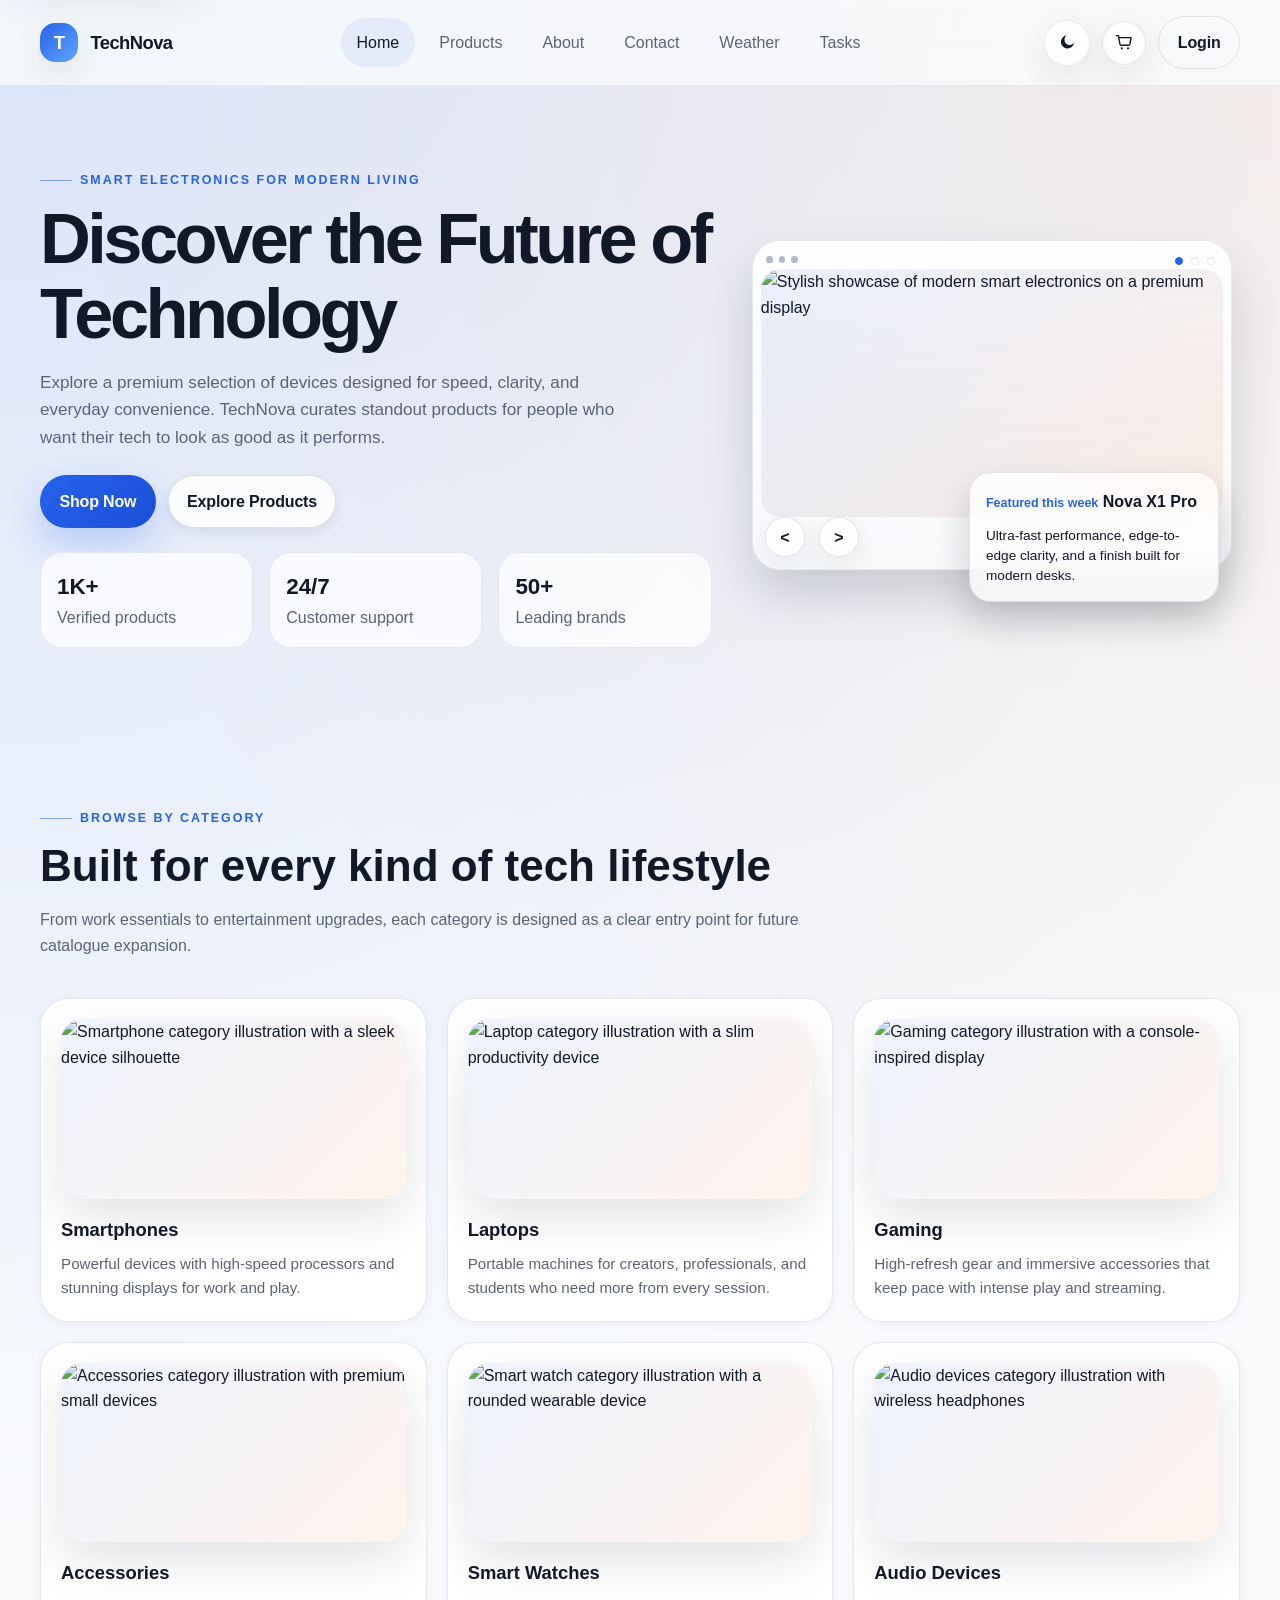
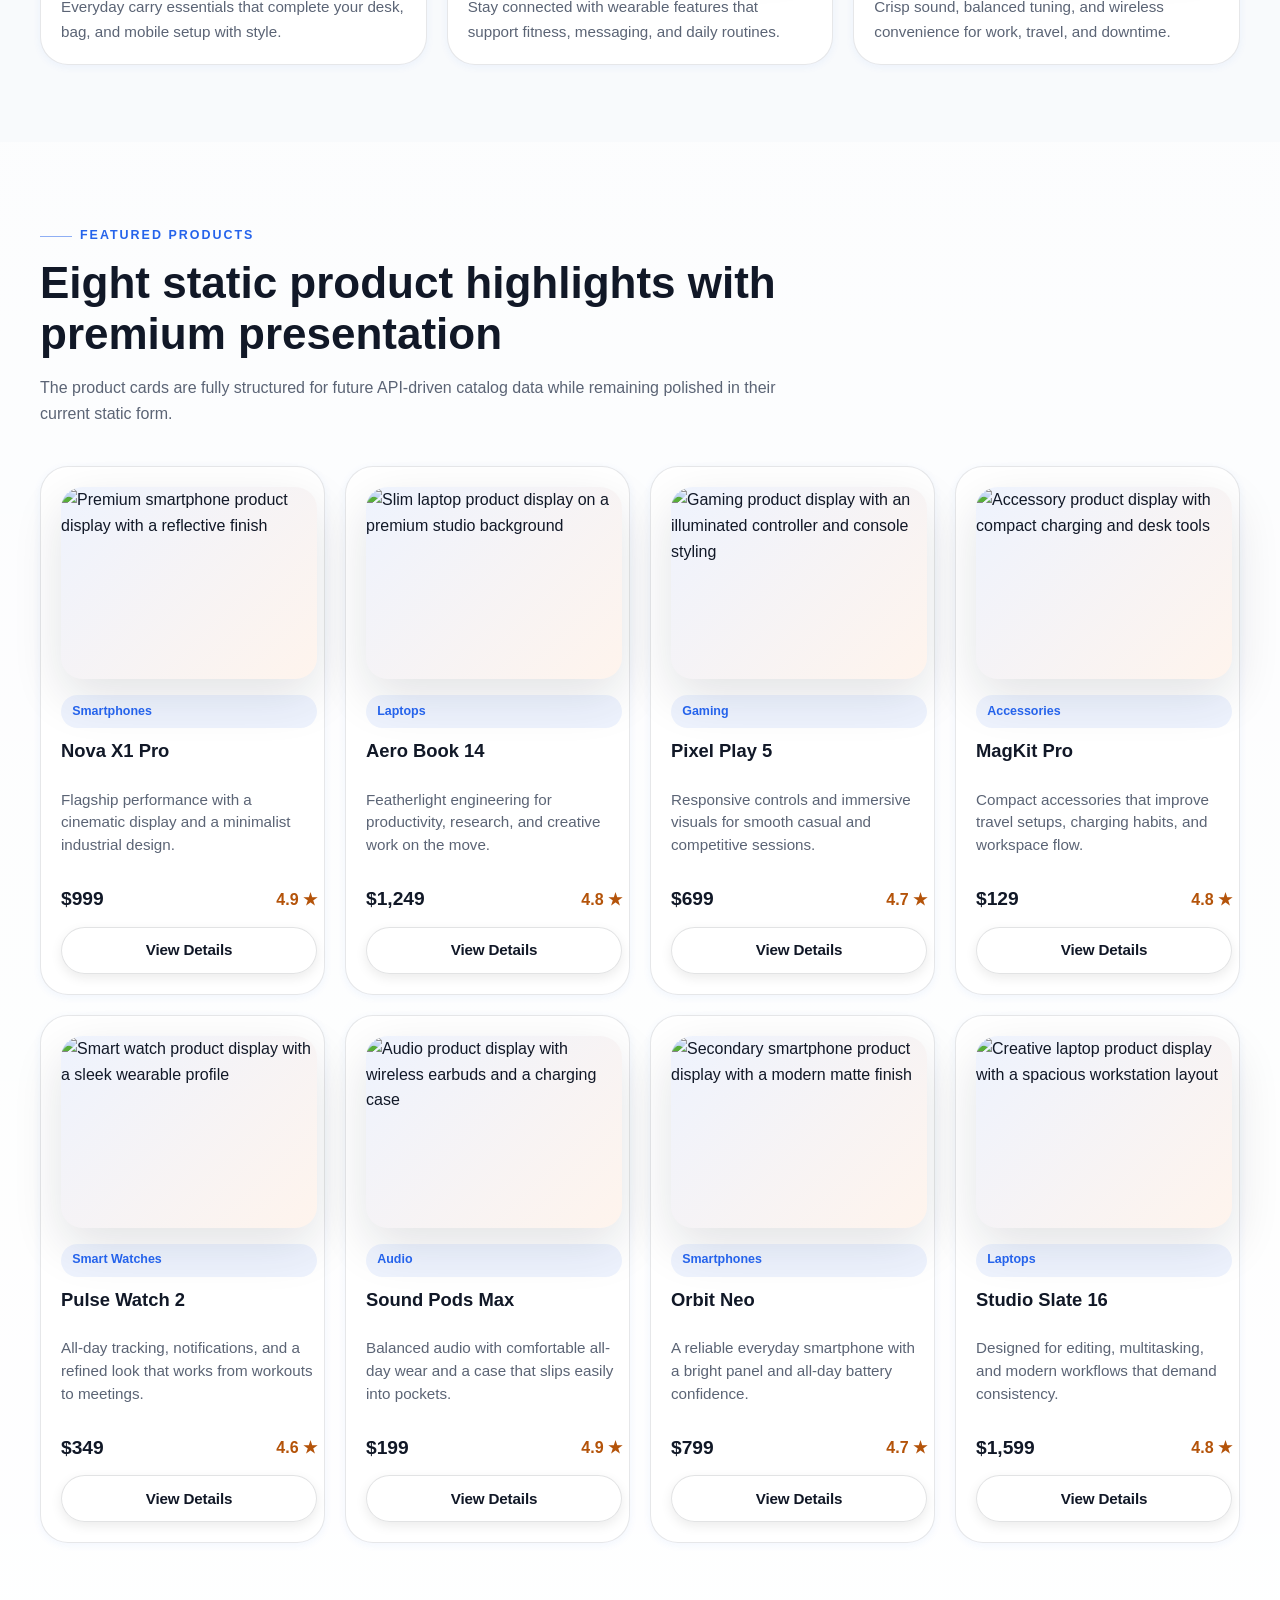
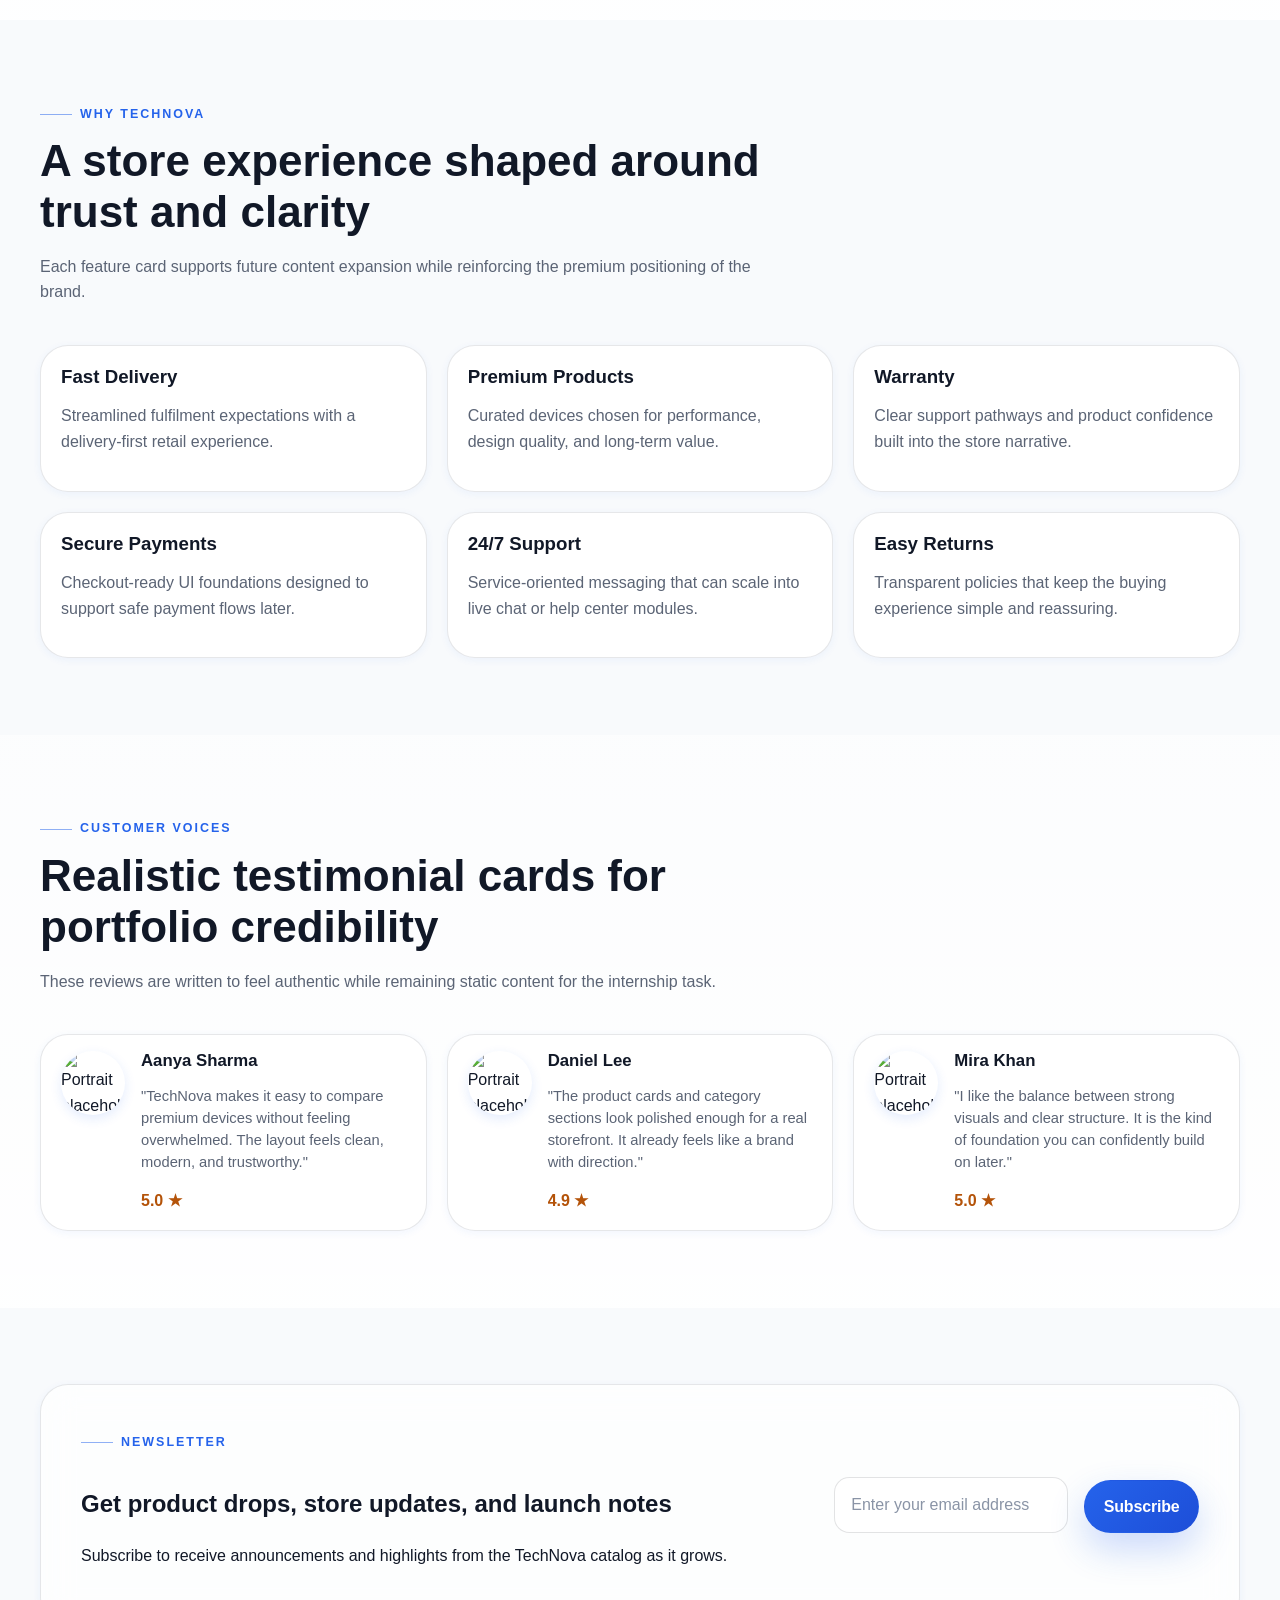
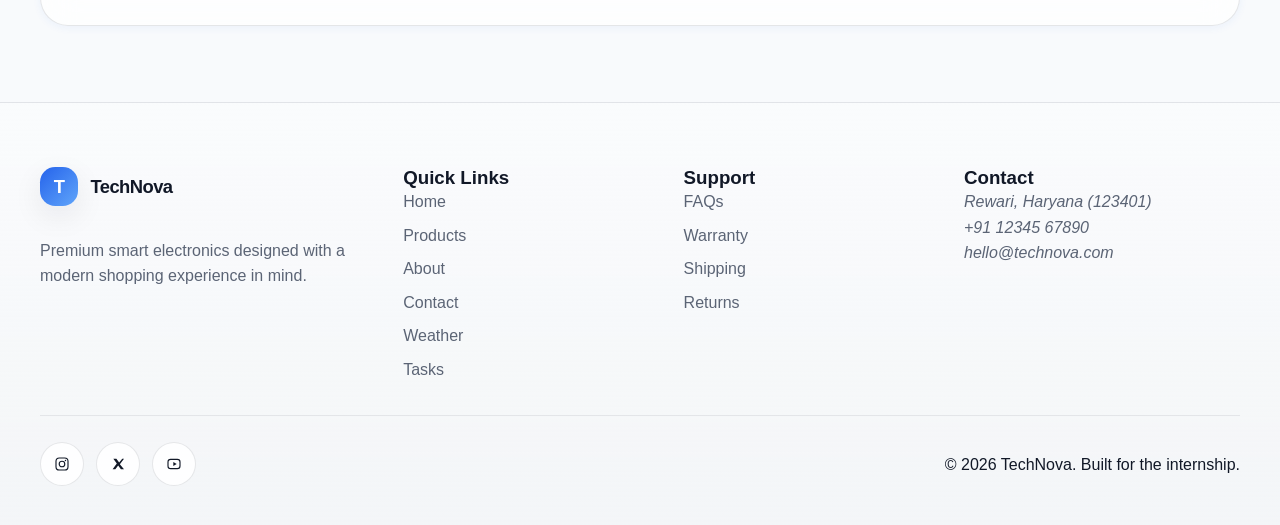
==== commit 15a255ca: "Complete Task 4: Performance, SEO & Code Quality" ====
--- a/index.html
+++ b/index.html
@@ -3,10 +3,21 @@
 <head>
   <meta charset="UTF-8">
   <meta name="viewport" content="width=device-width, initial-scale=1.0">
-  <title>TechNova | Smart Electronics Store</title>
-  <meta name="description" content="TechNova is a premium smart electronics store showcasing smartphones, laptops, gaming gear, accessories, smart watches, and audio devices.">
-  <meta name="keywords" content="TechNova, electronics store, smartphones, laptops, gaming, accessories, smart watches, audio">
+  <title>TechNova | Smart Electronics Store for Premium Tech</title>
+  <meta name="description" content="TechNova is a premium electronics marketplace featuring smartphones, laptops, gaming gear, accessories, smart watches, and audio devices.">
+  <meta name="keywords" content="TechNova, smart electronics store, electronics marketplace, smartphones, laptops, gaming gear, accessories, smart watches, audio devices">
   <meta name="author" content="TechNova">
+  <meta name="robots" content="index,follow">
+  <link rel="canonical" href="https://technova-demo.netlify.app/index.html">
+  <meta property="og:title" content="TechNova | Smart Electronics Store for Premium Tech">
+  <meta property="og:description" content="TechNova is a premium electronics marketplace featuring smartphones, laptops, gaming gear, accessories, smart watches, and audio devices.">
+  <meta property="og:type" content="website">
+  <meta property="og:url" content="https://technova-demo.netlify.app/index.html">
+  <meta property="og:image" content="https://technova-demo.netlify.app/images/hero-placeholder.svg">
+  <meta name="twitter:card" content="summary_large_image">
+  <meta name="twitter:title" content="TechNova | Smart Electronics Store for Premium Tech">
+  <meta name="twitter:description" content="TechNova is a premium electronics marketplace featuring smartphones, laptops, gaming gear, accessories, smart watches, and audio devices.">
+  <meta name="twitter:image" content="https://technova-demo.netlify.app/images/hero-placeholder.svg">
   <link rel="icon" href="images/favicon.svg" type="image/svg+xml">
   <link rel="stylesheet" href="css/variables.css">
   <link rel="stylesheet" href="css/style.css">
@@ -16,6 +27,7 @@
   <div class="page-loader" data-loader aria-label="Page loading">
     <span class="loader-ring" aria-hidden="true"></span>
   </div>
+  <a class="skip-link" href="#main-content">Skip to Main Content</a>
 
   <header class="site-header" data-component="site-header">
     <div class="container header__inner">
@@ -36,6 +48,8 @@
           <li><a class="nav__link" href="products.html">Products</a></li>
           <li><a class="nav__link" href="about.html">About</a></li>
           <li><a class="nav__link" href="contact.html">Contact</a></li>
+          <li><a class="nav__link" href="weather.html">Weather</a></li>
+          <li><a class="nav__link" href="todo.html">Tasks</a></li>
         </ul>
       </nav>
 
@@ -63,7 +77,7 @@
     </div>
   </header>
 
-  <main>
+  <main id="main-content" tabindex="-1">
     <section class="hero section" data-section="hero">
       <div class="container hero__grid">
         <div class="hero__content">
@@ -95,22 +109,31 @@
 
         <div class="hero__visual" data-slider aria-label="Featured product slider">
           <figure class="hero__image-frame">
-            <img src="images/hero-placeholder.svg" alt="Stylish showcase of modern smart electronics on a premium display" data-slider-image>
+            <div class="hero__mockup-top" aria-hidden="true">
+              <span class="hero__mockup-dot"></span>
+              <span class="hero__mockup-dot"></span>
+              <span class="hero__mockup-dot"></span>
+            </div>
+            <div class="hero__mockup-body">
+              <img src="images/hero-placeholder.svg" alt="Stylish showcase of modern smart electronics on a premium display" data-slider-image width="900" height="760" loading="eager" fetchpriority="high" decoding="async">
+            </div>
+            <div class="slider-dots" data-slider-dots aria-label="Hero slider navigation">
+              <button type="button" class="slider-dot is-active" aria-label="Show slide 1" aria-current="true"></button>
+              <button type="button" class="slider-dot" aria-label="Show slide 2"></button>
+              <button type="button" class="slider-dot" aria-label="Show slide 3"></button>
+            </div>
+            <div class="slider-controls" aria-label="Hero slider controls">
+              <div class="slider-nav">
+                <button class="slider-button" type="button" aria-label="Previous featured product" data-slider-prev>&lt;</button>
+                <button class="slider-button" type="button" aria-label="Next featured product" data-slider-next>&gt;</button>
+              </div>
+            </div>
           </figure>
           <div class="hero__floating-card glass-card" data-slider-card>
             <span class="mini-label" data-slider-kicker>Featured this week</span>
             <strong data-slider-title>Nova X1 Pro</strong>
             <p data-slider-copy>Ultra-fast performance, edge-to-edge clarity, and a finish built for modern desks.</p>
           </div>
-          <div class="slider-controls" aria-label="Hero slider controls">
-            <button class="slider-button" type="button" aria-label="Previous featured product" data-slider-prev>&lt;</button>
-            <button class="slider-button" type="button" aria-label="Next featured product" data-slider-next>&gt;</button>
-          </div>
-          <div class="slider-dots" data-slider-dots aria-label="Hero slider navigation">
-            <button type="button" class="slider-dot is-active" aria-label="Show slide 1" aria-current="true"></button>
-            <button type="button" class="slider-dot" aria-label="Show slide 2"></button>
-            <button type="button" class="slider-dot" aria-label="Show slide 3"></button>
-          </div>
         </div>
       </div>
     </section>
@@ -124,43 +147,44 @@
         </div>
 
         <div class="card-grid card-grid--categories">
+
           <article class="category-card" data-category="smartphones">
-            <img src="images/category-placeholder.svg" alt="Smartphone category illustration with a sleek device silhouette">
+            <img src="images/category-placeholder.svg" alt="Smartphone category illustration with a sleek device silhouette" width="360" height="240" loading="lazy" decoding="async">
             <div>
               <h3>Smartphones</h3>
-              <p>Powerful devices with sharp displays, fast charging, and dependable everyday performance.</p>
+              <p>Powerful devices with high-speed processors and stunning displays for work and play.</p>
             </div>
           </article>
           <article class="category-card" data-category="laptops">
-            <img src="images/category-placeholder.svg" alt="Laptop category illustration with a slim productivity device">
+            <img src="images/category-placeholder.svg" alt="Laptop category illustration with a slim productivity device" width="360" height="240" loading="lazy" decoding="async">
             <div>
               <h3>Laptops</h3>
               <p>Portable machines for creators, professionals, and students who need more from every session.</p>
             </div>
           </article>
           <article class="category-card" data-category="gaming">
-            <img src="images/category-placeholder.svg" alt="Gaming category illustration with a console-inspired display">
+            <img src="images/category-placeholder.svg" alt="Gaming category illustration with a console-inspired display" width="360" height="240" loading="lazy" decoding="async">
             <div>
               <h3>Gaming</h3>
               <p>High-refresh gear and immersive accessories that keep pace with intense play and streaming.</p>
             </div>
           </article>
           <article class="category-card" data-category="accessories">
-            <img src="images/category-placeholder.svg" alt="Accessories category illustration with premium small devices">
+            <img src="images/category-placeholder.svg" alt="Accessories category illustration with premium small devices" width="360" height="240" loading="lazy" decoding="async">
             <div>
               <h3>Accessories</h3>
               <p>Everyday carry essentials that complete your desk, bag, and mobile setup with style.</p>
             </div>
           </article>
           <article class="category-card" data-category="smartwatches">
-            <img src="images/category-placeholder.svg" alt="Smart watch category illustration with a rounded wearable device">
+            <img src="images/category-placeholder.svg" alt="Smart watch category illustration with a rounded wearable device" width="360" height="240" loading="lazy" decoding="async">
             <div>
               <h3>Smart Watches</h3>
               <p>Stay connected with wearable features that support fitness, messaging, and daily routines.</p>
             </div>
           </article>
           <article class="category-card" data-category="audio">
-            <img src="images/category-placeholder.svg" alt="Audio devices category illustration with wireless headphones">
+            <img src="images/category-placeholder.svg" alt="Audio devices category illustration with wireless headphones" width="360" height="240" loading="lazy" decoding="async">
             <div>
               <h3>Audio Devices</h3>
               <p>Crisp sound, balanced tuning, and wireless convenience for work, travel, and downtime.</p>
@@ -180,7 +204,7 @@
 
         <div class="card-grid card-grid--products">
           <article class="product-card" data-product-card data-product-category="smartphones" data-product-id="nova-x1-pro">
-            <img src="images/product-placeholder.svg" alt="Premium smartphone product display with a reflective finish">
+            <img src="images/product-placeholder.svg" alt="Premium smartphone product display with a reflective finish" width="640" height="480" loading="lazy" decoding="async">
             <div class="product-card__body">
               <span class="chip">Smartphones</span>
               <h3>Nova X1 Pro</h3>
@@ -189,11 +213,11 @@
                 <span class="price">$999</span>
                 <span class="rating">4.9 &#9733;</span>
               </div>
-              <a class="btn btn--small btn--secondary" href="products.html">View Details</a>
+              <button class="btn btn--small btn--secondary" type="button">View Details</button>
             </div>
           </article>
           <article class="product-card" data-product-card data-product-category="laptops" data-product-id="aero-book-14">
-            <img src="images/product-placeholder.svg" alt="Slim laptop product display on a premium studio background">
+            <img src="images/product-placeholder.svg" alt="Slim laptop product display on a premium studio background" width="640" height="480" loading="lazy" decoding="async">
             <div class="product-card__body">
               <span class="chip">Laptops</span>
               <h3>Aero Book 14</h3>
@@ -202,11 +226,11 @@
                 <span class="price">$1,249</span>
                 <span class="rating">4.8 &#9733;</span>
               </div>
-              <a class="btn btn--small btn--secondary" href="products.html">View Details</a>
+              <button class="btn btn--small btn--secondary" type="button">View Details</button>
             </div>
           </article>
           <article class="product-card" data-product-card data-product-category="gaming" data-product-id="pixel-play-5">
-            <img src="images/product-placeholder.svg" alt="Gaming product display with an illuminated controller and console styling">
+            <img src="images/product-placeholder.svg" alt="Gaming product display with an illuminated controller and console styling" width="640" height="480" loading="lazy" decoding="async">
             <div class="product-card__body">
               <span class="chip">Gaming</span>
               <h3>Pixel Play 5</h3>
@@ -215,11 +239,11 @@
                 <span class="price">$699</span>
                 <span class="rating">4.7 &#9733;</span>
               </div>
-              <a class="btn btn--small btn--secondary" href="products.html">View Details</a>
+              <button class="btn btn--small btn--secondary" type="button">View Details</button>
             </div>
           </article>
           <article class="product-card" data-product-card data-product-category="accessories" data-product-id="magkit-pro">
-            <img src="images/product-placeholder.svg" alt="Accessory product display with compact charging and desk tools">
+            <img src="images/product-placeholder.svg" alt="Accessory product display with compact charging and desk tools" width="640" height="480" loading="lazy" decoding="async">
             <div class="product-card__body">
               <span class="chip">Accessories</span>
               <h3>MagKit Pro</h3>
@@ -228,11 +252,11 @@
                 <span class="price">$129</span>
                 <span class="rating">4.8 &#9733;</span>
               </div>
-              <a class="btn btn--small btn--secondary" href="products.html">View Details</a>
+              <button class="btn btn--small btn--secondary" type="button">View Details</button>
             </div>
           </article>
           <article class="product-card" data-product-card data-product-category="smartwatches" data-product-id="pulse-watch-2">
-            <img src="images/product-placeholder.svg" alt="Smart watch product display with a sleek wearable profile">
+            <img src="images/product-placeholder.svg" alt="Smart watch product display with a sleek wearable profile" width="640" height="480" loading="lazy" decoding="async">
             <div class="product-card__body">
               <span class="chip">Smart Watches</span>
               <h3>Pulse Watch 2</h3>
@@ -241,11 +265,11 @@
                 <span class="price">$349</span>
                 <span class="rating">4.6 &#9733;</span>
               </div>
-              <a class="btn btn--small btn--secondary" href="products.html">View Details</a>
+              <button class="btn btn--small btn--secondary" type="button">View Details</button>
             </div>
           </article>
           <article class="product-card" data-product-card data-product-category="audio" data-product-id="sound-pods-max">
-            <img src="images/product-placeholder.svg" alt="Audio product display with wireless earbuds and a charging case">
+            <img src="images/product-placeholder.svg" alt="Audio product display with wireless earbuds and a charging case" width="640" height="480" loading="lazy" decoding="async">
             <div class="product-card__body">
               <span class="chip">Audio</span>
               <h3>Sound Pods Max</h3>
@@ -254,11 +278,11 @@
                 <span class="price">$199</span>
                 <span class="rating">4.9 &#9733;</span>
               </div>
-              <a class="btn btn--small btn--secondary" href="products.html">View Details</a>
+              <button class="btn btn--small btn--secondary" type="button">View Details</button>
             </div>
           </article>
           <article class="product-card" data-product-card data-product-category="smartphones" data-product-id="orbit-neo">
-            <img src="images/product-placeholder.svg" alt="Secondary smartphone product display with a modern matte finish">
+            <img src="images/product-placeholder.svg" alt="Secondary smartphone product display with a modern matte finish" width="640" height="480" loading="lazy" decoding="async">
             <div class="product-card__body">
               <span class="chip">Smartphones</span>
               <h3>Orbit Neo</h3>
@@ -267,11 +291,11 @@
                 <span class="price">$799</span>
                 <span class="rating">4.7 &#9733;</span>
               </div>
-              <a class="btn btn--small btn--secondary" href="products.html">View Details</a>
+              <button class="btn btn--small btn--secondary" type="button">View Details</button>
             </div>
           </article>
           <article class="product-card" data-product-card data-product-category="laptops" data-product-id="studio-slate-16">
-            <img src="images/product-placeholder.svg" alt="Creative laptop product display with a spacious workstation layout">
+            <img src="images/product-placeholder.svg" alt="Creative laptop product display with a spacious workstation layout" width="640" height="480" loading="lazy" decoding="async">
             <div class="product-card__body">
               <span class="chip">Laptops</span>
               <h3>Studio Slate 16</h3>
@@ -280,7 +304,7 @@
                 <span class="price">$1,599</span>
                 <span class="rating">4.8 &#9733;</span>
               </div>
-              <a class="btn btn--small btn--secondary" href="products.html">View Details</a>
+              <button class="btn btn--small btn--secondary" type="button">View Details</button>
             </div>
           </article>
         </div>
@@ -334,7 +358,7 @@
 
         <div class="card-grid card-grid--testimonials">
           <article class="testimonial-card">
-            <img src="images/avatar-placeholder.svg" alt="Portrait placeholder for Aanya Sharma">
+            <img src="images/avatar-placeholder.svg" alt="Portrait placeholder for Aanya Sharma" width="240" height="240" loading="lazy" decoding="async">
             <div>
               <h3>Aanya Sharma</h3>
               <p>"TechNova makes it easy to compare premium devices without feeling overwhelmed. The layout feels clean, modern, and trustworthy."</p>
@@ -342,7 +366,7 @@
             </div>
           </article>
           <article class="testimonial-card">
-            <img src="images/avatar-placeholder.svg" alt="Portrait placeholder for Daniel Lee">
+            <img src="images/avatar-placeholder.svg" alt="Portrait placeholder for Daniel Lee" width="240" height="240" loading="lazy" decoding="async">
             <div>
               <h3>Daniel Lee</h3>
               <p>"The product cards and category sections look polished enough for a real storefront. It already feels like a brand with direction."</p>
@@ -350,7 +374,7 @@
             </div>
           </article>
           <article class="testimonial-card">
-            <img src="images/avatar-placeholder.svg" alt="Portrait placeholder for Mira Khan">
+            <img src="images/avatar-placeholder.svg" alt="Portrait placeholder for Mira Khan" width="240" height="240" loading="lazy" decoding="async">
             <div>
               <h3>Mira Khan</h3>
               <p>"I like the balance between strong visuals and clear structure. It is the kind of foundation you can confidently build on later."</p>
@@ -396,6 +420,8 @@
           <li><a href="products.html">Products</a></li>
           <li><a href="about.html">About</a></li>
           <li><a href="contact.html">Contact</a></li>
+          <li><a href="weather.html">Weather</a></li>
+          <li><a href="todo.html">Tasks</a></li>
         </ul>
       </div>
 
@@ -431,13 +457,33 @@
           <svg viewBox="0 0 24 24" aria-hidden="true"><rect x="3" y="5" width="18" height="14" rx="4" fill="none" stroke="currentColor" stroke-width="1.7"/><path d="M11 9l5 3-5 3V9Z" fill="currentColor"/></svg>
         </a>
       </div>
-      <p>&copy; 2026 TechNova. Built for the internship Task 1 UI foundation.</p>
+      <p>&copy; 2026 TechNova. Built for the internship.</p>
     </div>
   </footer>
 
+  <div class="modal" role="dialog" aria-modal="true" aria-labelledby="quick-view-title" hidden data-product-modal>
+    <div class="modal__overlay" data-modal-close></div>
+    <article class="modal__panel" tabindex="-1">
+      <button class="modal__close" type="button" aria-label="Close quick view" data-modal-close>&times;</button>
+      <div class="modal__media">
+        <img class="modal__image" src="images/product-placeholder.svg" alt="" data-modal-image width="640" height="480" loading="lazy" decoding="async">
+      </div>
+      <div class="modal__content">
+        <span class="chip" data-modal-category>Category</span>
+        <h2 id="quick-view-title" data-modal-title>Product name</h2>
+        <p data-modal-description>Product description</p>
+        <div class="product-card__meta">
+          <span class="price" data-modal-price>$0</span>
+          <span class="rating" data-modal-rating>0.0 &#9733;</span>
+        </div>
+      </div>
+    </article>
+  </div>
+
   <button class="back-to-top" type="button" aria-label="Back to top" data-back-to-top>&uarr;</button>
   <div class="toast-region" aria-live="polite" aria-atomic="true" data-toast-region></div>
-  <script type="module" src="js/main.js"></script>
-  <script type="module" src="js/slider.js"></script>
+  <script type="module" src="js/main.js" defer></script>
+  <script type="module" src="js/slider.js" defer></script>
+  <script type="module" src="js/modal.js" defer></script>
 </body>
 </html>
--- a/css/style.css
+++ b/css/style.css
@@ -35,6 +35,11 @@
   text-decoration: none;
 }
 
+a:focus-visible {
+  outline: 3px solid rgba(37, 99, 235, 0.25);
+  outline-offset: 2px;
+}
+
 button,
 input,
 select,
@@ -74,6 +79,19 @@
 .section-heading {
   max-width: 760px;
   margin-bottom: var(--space-10);
+}
+
+.section-heading h2 {
+  font-size: clamp(1.8rem, 3.5vw, 2.75rem);
+  line-height: 1.2;
+  margin-top: var(--space-2);
+  margin-bottom: var(--space-3);
+}
+
+.section-heading p {
+  font-size: 1rem;
+  color: var(--color-text-muted);
+  line-height: 1.6;
 }
 
 .section-heading--center {
@@ -245,6 +263,25 @@
 textarea:focus-visible {
   outline: 3px solid rgba(37, 99, 235, 0.25);
   outline-offset: 2px;
+}
+
+.skip-link {
+  position: absolute;
+  top: 0.75rem;
+  left: 0.75rem;
+  z-index: 1000;
+  padding: 0.75rem 1rem;
+  border-radius: var(--radius-md);
+  background: var(--color-surface);
+  color: var(--color-text);
+  border: 1px solid var(--color-border);
+  box-shadow: var(--color-shadow);
+  transform: translateY(-180%);
+  transition: transform var(--transition-base);
+}
+
+.skip-link:focus-visible {
+  transform: translateY(0);
 }
 
 .header__actions {
@@ -369,13 +406,14 @@
   border-radius: 999px;
   font-weight: 700;
   letter-spacing: -0.01em;
+  transition: all var(--transition-base);
 }
 
 .btn:hover,
 .btn:focus-visible,
 .icon-button:hover,
 .pagination__link:hover {
-  transform: translateY(-1px);
+  transform: translateY(-2px);
 }
 
 .btn--primary {
@@ -384,16 +422,36 @@
   box-shadow: 0 16px 36px rgba(37, 99, 235, 0.24);
 }
 
+.btn--primary:hover,
+.btn--primary:focus-visible {
+  box-shadow: 0 20px 44px rgba(37, 99, 235, 0.32);
+  transform: translateY(-3px);
+}
+
 .btn--secondary {
   color: var(--color-text);
-  background: rgba(255, 255, 255, 0.82);
-  border-color: var(--color-border);
+  background: rgba(255, 255, 255, 0.85);
+  border-color: rgba(17, 24, 39, 0.12);
+  box-shadow: 0 4px 12px rgba(0, 0, 0, 0.08);
+}
+
+.btn--secondary:hover,
+.btn--secondary:focus-visible {
+  background: rgba(255, 255, 255, 0.95);
+  border-color: var(--color-primary);
+  box-shadow: 0 8px 20px rgba(37, 99, 235, 0.12);
 }
 
 .btn--ghost {
   color: var(--color-text);
   background: transparent;
   border-color: var(--color-border);
+}
+
+.btn--ghost:hover,
+.btn--ghost:focus-visible {
+  background: rgba(37, 99, 235, 0.06);
+  border-color: var(--color-primary);
 }
 
 .btn--small {
@@ -411,10 +469,11 @@
 .stat-card,
 .catalog-tools,
 .newsletter-card {
-  border: 1px solid rgba(17, 24, 39, 0.08);
+  border: 1px solid rgba(17, 24, 39, 0.1);
   border-radius: var(--radius-lg);
   background: var(--color-surface);
-  box-shadow: var(--color-shadow-soft);
+  box-shadow: 0 2px 8px rgba(37, 99, 235, 0.06);
+  transition: all var(--transition-base);
 }
 
 .glass-card {
@@ -437,9 +496,9 @@
 
 .hero__grid {
   display: grid;
-  grid-template-columns: 1.05fr 0.95fr;
-  align-items: center;
-  gap: clamp(2rem, 5vw, 4rem);
+  grid-template-columns: 1.15fr 0.85fr;
+  align-items: center;
+  gap: clamp(1.5rem, 2.5vw, 2.25rem);
 }
 
 .hero__content h1,
@@ -451,7 +510,7 @@
 }
 
 .hero__lead {
-  max-width: 58ch;
+  max-width: 62ch;
   font-size: 1.07rem;
 }
 
@@ -489,14 +548,55 @@
 
 .hero__visual {
   position: relative;
+  width: min(100%, 30rem);
+  justify-self: center;
+  display: grid;
+  place-items: center;
 }
 
 .hero__image-frame {
   margin: 0;
-  padding: clamp(0.75rem, 2vw, 1rem);
-  border-radius: 2rem;
-  background: linear-gradient(160deg, rgba(37, 99, 235, 0.08), rgba(249, 115, 22, 0.08));
-  box-shadow: var(--color-shadow);
+  width: 100%;
+  padding: 0.5rem;
+  padding-bottom: 3.25rem;
+  border-radius: var(--radius-lg);
+  background: linear-gradient(175deg, rgba(255, 255, 255, 0.92), rgba(248, 250, 252, 0.85));
+  border: 1px solid rgba(148, 163, 184, 0.22);
+  box-shadow: 0 26px 48px rgba(15, 23, 42, 0.16);
+  overflow: hidden;
+  aspect-ratio: 16 / 11;
+  display: grid;
+  grid-template-rows: auto 1fr;
+  position: relative;
+}
+
+.hero__mockup-top {
+  display: flex;
+  align-items: center;
+  gap: 0.35rem;
+  height: 1.25rem;
+  padding: 0 0.35rem;
+}
+
+.hero__mockup-dot {
+  width: 0.42rem;
+  height: 0.42rem;
+  border-radius: 50%;
+  background: rgba(148, 163, 184, 0.75);
+}
+
+.hero__mockup-body {
+  min-height: 0;
+  border-radius: calc(var(--radius-lg) - 0.5rem);
+  overflow: hidden;
+  background: linear-gradient(145deg, rgba(37, 99, 235, 0.09), rgba(249, 115, 22, 0.1));
+}
+
+.hero__image-frame img {
+  width: 100%;
+  height: 100%;
+  object-fit: cover;
+  border-radius: calc(var(--radius-lg) - 0.5rem);
 }
 
 .hero__visual.is-changing .hero__image-frame,
@@ -512,19 +612,40 @@
 
 .hero__floating-card {
   position: absolute;
-  right: clamp(0.75rem, 2vw, 1.25rem);
-  bottom: clamp(0.75rem, 2vw, 1.5rem);
-  width: min(320px, calc(100% - 1.5rem));
-  padding: var(--space-5);
+  right: 0.8rem;
+  bottom: -2rem;
+  width: min(250px, 62%);
+  padding: var(--space-4);
   border-radius: var(--radius-md);
+  z-index: 2;
+  box-shadow: 0 18px 36px rgba(15, 23, 42, 0.2);
+}
+
+.hero__floating-card strong {
+  font-size: 1rem;
+}
+
+.hero__floating-card p {
+  font-size: 0.85rem;
+  line-height: 1.45;
+  margin: var(--space-1) 0 0;
 }
 
 .slider-controls {
   position: absolute;
-  left: var(--space-4);
-  bottom: var(--space-4);
+  left: 0.75rem;
+  bottom: 0.75rem;
   display: flex;
-  gap: var(--space-2);
+  align-items: center;
+  justify-content: flex-start;
+  gap: var(--space-3);
+  z-index: 3;
+}
+
+.slider-nav {
+  display: flex;
+  align-items: center;
+  gap: 0.875rem;
 }
 
 .slider-button,
@@ -541,6 +662,9 @@
 .slider-button {
   width: 2.5rem;
   height: 2.5rem;
+  flex: 0 0 2.5rem;
+  display: inline-grid;
+  place-items: center;
   border-radius: 50%;
   font-weight: 800;
 }
@@ -553,15 +677,18 @@
 
 .slider-dots {
   position: absolute;
-  right: var(--space-4);
-  top: var(--space-4);
+  top: 1rem;
+  right: 1rem;
   display: flex;
+  align-items: center;
+  justify-content: center;
+  z-index: 4;
   gap: var(--space-2);
 }
 
 .slider-dot {
-  width: 0.72rem;
-  height: 0.72rem;
+  width: 0.5rem;
+  height: 0.5rem;
   padding: 0;
   border-radius: 50%;
 }
@@ -571,18 +698,25 @@
   border-color: var(--color-primary);
 }
 
-.mini-label,
-.chip {
+.mini-label {
   display: inline-flex;
   align-items: center;
+  color: var(--color-primary);
   border-radius: 999px;
   font-size: 0.78rem;
   font-weight: 700;
-}
-
-.mini-label {
+  margin-bottom: var(--space-2);
+}
+
+.chip {
+  display: inline-flex;
+  align-items: center;
+  border-radius: 999px;
+  font-size: 0.78rem;
+  font-weight: 700;
   color: var(--color-primary);
-  margin-bottom: var(--space-2);
+  background: rgba(37, 99, 235, 0.08);
+  padding: 0.4rem 0.7rem;
 }
 
 .card-grid {
@@ -620,24 +754,47 @@
   display: grid;
   gap: var(--space-4);
   align-content: start;
+  overflow: hidden;
+}
+
+.category-card div {
+  display: grid;
+  gap: var(--space-2);
+}
+
+.category-card h3 {
+  font-size: 1.15rem;
+  margin: 0;
+}
+
+.category-card p {
+  font-size: 0.95rem;
+  color: var(--color-text-muted);
+  margin: 0;
 }
 
 .category-card img,
 .product-card img,
 .testimonial-card img,
-.about-hero__image img {
+.about-hero__image img,
+.modal__image {
+  display: block;
   width: 100%;
   border-radius: var(--radius-md);
+  box-shadow: var(--color-shadow);
 }
 
 .category-card img {
+  aspect-ratio: 4 / 3;
+  height: clamp(10.5rem, 14vw, 12.75rem);
+  object-fit: cover;
+  object-position: center;
   background: linear-gradient(135deg, rgba(37, 99, 235, 0.08), rgba(249, 115, 22, 0.08));
-}
-
-.chip {
-  color: var(--color-primary);
-  background: rgba(37, 99, 235, 0.08);
-  padding: 0.4rem 0.7rem;
+  transition: transform 0.3s ease-out;
+}
+
+.category-card:hover img {
+  transform: scale(1.08);
 }
 
 .product-card {
@@ -645,9 +802,34 @@
   gap: var(--space-4);
 }
 
+.product-card img {
+  aspect-ratio: 4 / 3;
+  height: clamp(11rem, 15vw, 13rem);
+  object-fit: cover;
+  object-position: center;
+  background: linear-gradient(135deg, rgba(37, 99, 235, 0.08), rgba(249, 115, 22, 0.08));
+  transition: transform 0.3s ease-out;
+}
+
+.product-card:hover img {
+  transform: scale(1.05);
+}
+
 .product-card__body {
   display: grid;
   gap: var(--space-3);
+  flex: 1;
+}
+
+.product-card h3 {
+  font-size: 1.15rem;
+  margin: 0;
+}
+
+.product-card p {
+  font-size: 0.95rem;
+  color: var(--color-text-muted);
+  line-height: 1.5;
 }
 
 .product-card__title {
@@ -681,14 +863,42 @@
 
 .testimonial-card {
   display: grid;
-  grid-template-columns: 86px 1fr;
+  grid-template-columns: 64px 1fr;
   gap: var(--space-4);
   align-items: start;
+  padding: var(--space-4) var(--space-5);
 }
 
 .testimonial-card img {
   aspect-ratio: 1;
+  width: 64px;
+  height: 64px;
   object-fit: cover;
+  object-position: center;
+  border-radius: 50%;
+  box-shadow: 0 4px 12px rgba(37, 99, 235, 0.12);
+}
+
+.testimonial-card h3 {
+  font-size: 1.05rem;
+  margin-bottom: 0.15rem;
+}
+
+.testimonial-card p {
+  font-size: 0.92rem;
+  line-height: 1.5;
+}
+
+.card-grid--team .testimonial-card .chip {
+  margin-top: var(--space-1);
+  margin-bottom: var(--space-1);
+  font-size: 0.72rem;
+}
+
+.modal__image {
+  aspect-ratio: 4 / 3;
+  object-fit: cover;
+  object-position: center;
 }
 
 .newsletter-card {
@@ -699,8 +909,7 @@
   padding: clamp(1.5rem, 4vw, 2.5rem);
 }
 
-.newsletter-form,
-.catalog-tools {
+.newsletter-form {
   display: grid;
   gap: var(--space-4);
 }
@@ -725,9 +934,12 @@
 select,
 textarea {
   width: 100%;
+  min-width: 0;
+  max-width: 100%;
   border: 1px solid rgba(17, 24, 39, 0.12);
   border-radius: 0.95rem;
   padding: 0.9rem 1rem;
+  box-sizing: border-box;
   background: rgba(255, 255, 255, 0.95);
   color: var(--color-text);
 }
@@ -865,8 +1077,73 @@
 }
 
 .catalog-tools {
-  grid-template-columns: repeat(3, minmax(0, 1fr));
+  display: flex;
+  flex-wrap: wrap;
+  align-items: flex-end;
+  gap: var(--space-4);
   padding: var(--space-5);
+  max-width: 100%;
+  min-width: 0;
+  box-sizing: border-box;
+  overflow: hidden;
+}
+
+.catalog-tools__search {
+  flex: 2 1 220px;
+  min-width: 0;
+  max-width: 100%;
+  overflow: hidden;
+}
+
+.catalog-tools__group {
+  flex: 1 1 150px;
+  min-width: 0;
+  max-width: 100%;
+  overflow: hidden;
+}
+
+.catalog-tools__pills {
+  display: flex;
+  flex-wrap: wrap;
+  gap: 0.75rem;
+}
+
+.catalog-tools__pills--sort {
+  gap: 0.6rem;
+}
+
+.catalog-pill {
+  display: inline-flex;
+  align-items: center;
+  justify-content: center;
+  min-height: 2.6rem;
+  padding: 0.6rem 0.95rem;
+  border: 1px solid rgba(17, 24, 39, 0.12);
+  border-radius: 999px;
+  background: rgba(255, 255, 255, 0.7);
+  color: var(--color-text);
+  font-weight: 700;
+  line-height: 1;
+  white-space: nowrap;
+}
+
+.catalog-pill.is-active {
+  color: #fff;
+  background: linear-gradient(135deg, var(--color-primary), var(--color-primary-dark));
+  border-color: transparent;
+  box-shadow: 0 12px 28px rgba(37, 99, 235, 0.18);
+}
+
+.catalog-pill:hover,
+.catalog-pill:focus-visible {
+  transform: translateY(-1px);
+  border-color: var(--color-primary);
+  box-shadow: 0 10px 22px rgba(37, 99, 235, 0.12);
+}
+
+.catalog-tools__apply {
+  flex: 0 0 auto;
+  min-width: 12rem;
 }
 
 .card-grid--catalog {
@@ -912,12 +1189,24 @@
 }
 
 .about-hero__grid {
-  grid-template-columns: 1fr 0.9fr;
-  align-items: center;
+  grid-template-columns: 1.1fr 0.9fr;
+  align-items: center;
+  gap: clamp(2rem, 3.5vw, 3rem);
 }
 
 .about-hero__image {
   margin: 0;
+  width: min(100%, 400px);
+  max-width: 400px;
+  justify-self: center;
+  overflow: hidden;
+}
+
+.about-hero__image img {
+  width: 100%;
+  height: auto;
+  border-radius: var(--radius-lg);
+  transform: none;
 }
 
 .stats-grid {
@@ -1101,14 +1390,211 @@
   backdrop-filter: blur(6px);
 }
 
+.split-layout {
+  grid-template-columns: repeat(2, minmax(0, 1fr));
+}
+
+.about-hero__grid {
+  grid-template-columns: 1.1fr 0.9fr;
+  align-items: center;
+}
+
+.about-hero__image {
+  margin: 0;
+  width: min(100%, 400px);
+  max-width: 400px;
+}
+
+.stats-grid {
+  display: grid;
+  grid-template-columns: repeat(4, minmax(0, 1fr));
+  gap: var(--space-5);
+}
+
+.stat-card {
+  text-align: center;
+}
+
+.stat-card strong {
+  display: block;
+  font-size: clamp(2rem, 4vw, 3.25rem);
+  letter-spacing: -0.05em;
+  color: var(--color-primary);
+}
+
+.contact-layout {
+  grid-template-columns: 1.1fr 0.9fr;
+  align-items: start;
+  gap: clamp(var(--space-5), 3vw, var(--space-8));
+}
+
+.contact-sidebar {
+  display: grid;
+  gap: var(--space-5);
+  align-self: start;
+}
+
+.contact-layout > .content-card {
+  align-self: start;
+}
+
+.form-grid {
+  display: grid;
+  grid-template-columns: repeat(2, minmax(0, 1fr));
+  gap: var(--space-4);
+  margin-bottom: var(--space-5);
+}
+
+.field--full {
+  grid-column: 1 / -1;
+}
+
+.contact-form button {
+  width: fit-content;
+}
+
+iframe {
+  width: 100%;
+  min-height: 22rem;
+  border: 0;
+  border-radius: var(--radius-md);
+  background: rgba(17, 24, 39, 0.05);
+}
+
+.info-list {
+  display: grid;
+  gap: var(--space-3);
+  margin: 0;
+  padding-left: 1rem;
+  color: var(--color-text-muted);
+}
+
+.info-list strong {
+  color: var(--color-text);
+}
+
+.page-loader {
+  position: fixed;
+  inset: 0;
+  z-index: 1000;
+  display: grid;
+  place-items: center;
+  background: var(--color-bg);
+  transition: opacity var(--transition-base), visibility var(--transition-base);
+}
+
+.page-loader.is-hidden {
+  opacity: 0;
+  visibility: hidden;
+}
+
+.loader-ring {
+  width: 3rem;
+  height: 3rem;
+  border: 4px solid rgba(37, 99, 235, 0.16);
+  border-top-color: var(--color-primary);
+  border-radius: 50%;
+  animation: spin 800ms linear infinite;
+}
+
+.back-to-top {
+  position: fixed;
+  right: 1rem;
+  bottom: 1rem;
+  z-index: 45;
+  width: 3rem;
+  height: 3rem;
+  border: 1px solid var(--color-border);
+  border-radius: 50%;
+  color: #fff;
+  background: var(--color-primary);
+  box-shadow: var(--color-shadow);
+  opacity: 0;
+  visibility: hidden;
+  transform: translateY(0.75rem);
+  transition: opacity var(--transition-base), visibility var(--transition-base), transform var(--transition-base);
+}
+
+.back-to-top.is-visible {
+  opacity: 1;
+  visibility: visible;
+  transform: translateY(0);
+}
+
+.toast-region {
+  position: fixed;
+  top: 1rem;
+  right: 1rem;
+  z-index: 1200;
+  display: grid;
+  gap: var(--space-3);
+  width: min(22rem, calc(100% - 2rem));
+  pointer-events: none;
+}
+
+.toast {
+  padding: 0.9rem 1rem;
+  border: 1px solid var(--color-border);
+  border-left: 4px solid var(--color-primary);
+  border-radius: var(--radius-sm);
+  color: var(--color-text);
+  background: var(--color-surface);
+  box-shadow: var(--color-shadow);
+  opacity: 0;
+  transform: translateX(1rem);
+  transition: opacity var(--transition-base), transform var(--transition-base);
+}
+
+.toast.is-visible {
+  opacity: 1;
+  transform: translateX(0);
+}
+
+.toast--success {
+  border-left-color: #16a34a;
+}
+
+.toast--error {
+  border-left-color: #dc2626;
+}
+
+.toast--info {
+  border-left-color: var(--color-primary);
+}
+
+.modal {
+  position: fixed;
+  inset: 0;
+  z-index: 100;
+  display: grid;
+  place-items: center;
+  padding: 1rem;
+  opacity: 0;
+  visibility: hidden;
+  transition: opacity var(--transition-base), visibility var(--transition-base);
+}
+
+.modal.is-open {
+  opacity: 1;
+  visibility: visible;
+}
+
+.modal__overlay {
+  position: absolute;
+  inset: 0;
+  background: rgba(15, 23, 42, 0.62);
+  backdrop-filter: blur(6px);
+}
+
 .modal__panel {
   position: relative;
   z-index: 1;
   display: grid;
-  grid-template-columns: minmax(0, 0.9fr) minmax(0, 1fr);
-  gap: var(--space-6);
-  width: min(820px, 100%);
-  max-height: min(86vh, 720px);
+  grid-template-columns: 0.65fr 1fr;
+  align-items: center;
+  gap: var(--space-5);
+  width: min(760px, 100%);
+  max-height: min(80vh, 560px);
   overflow: auto;
   padding: var(--space-5);
   border: 1px solid var(--color-border);
@@ -1125,24 +1611,54 @@
 
 .modal__close {
   position: absolute;
-  top: var(--space-4);
-  right: var(--space-4);
-  width: 2.5rem;
-  height: 2.5rem;
+  top: var(--space-3);
+  right: var(--space-3);
+  width: 2.25rem;
+  height: 2.25rem;
   border-radius: 50%;
-  font-size: 1.4rem;
+  font-size: 1.25rem;
+  z-index: 2;
+  cursor: pointer;
+  display: grid;
+  place-items: center;
+  border: 1px solid var(--color-border);
+  background: var(--color-bg);
+}
+
+.modal__media {
+  display: flex;
+  align-items: center;
+  justify-content: center;
+  min-width: 0;
+  padding: var(--space-3);
+  border-radius: var(--radius-md);
+  background: linear-gradient(135deg, rgba(37, 99, 235, 0.06), rgba(249, 115, 22, 0.06));
 }
 
 .modal__image {
   width: 100%;
-  border-radius: var(--radius-md);
+  max-height: 220px;
+  object-fit: contain;
+  object-position: center;
+  border-radius: var(--radius-sm);
+  box-shadow: none;
 }
 
 .modal__content {
   display: grid;
   align-content: center;
-  gap: var(--space-4);
+  gap: var(--space-3);
   padding-right: var(--space-8);
+}
+
+.modal__content h2 {
+  font-size: 1.35rem;
+  letter-spacing: -0.02em;
+}
+
+.modal__content p {
+  font-size: 0.95rem;
+  line-height: 1.55;
 }
 
 @keyframes spin {
@@ -1153,11 +1669,6 @@
 
 .section-heading--compact {
   max-width: 620px;
-}
-
-.hero__image-frame,
-.about-hero__image img {
-  box-shadow: var(--color-shadow);
 }
 
 .product-card:hover,
@@ -1166,7 +1677,8 @@
 .testimonial-card:hover,
 .content-card:hover,
 .stat-card:hover {
-  transform: translateY(-3px);
+  transform: translateY(-6px);
+  box-shadow: 0 12px 32px rgba(37, 99, 235, 0.15);
 }
 
 .product-card:hover,
@@ -1176,5 +1688,5 @@
 .content-card:hover,
 .stat-card:hover,
 .glass-card:hover {
-  box-shadow: var(--color-shadow);
-}
+  box-shadow: 0 12px 32px rgba(37, 99, 235, 0.15);
+}
--- a/css/responsive.css
+++ b/css/responsive.css
@@ -33,7 +33,19 @@
   }
 
   .catalog-tools {
-    grid-template-columns: 1fr;
+    display: grid;
+    grid-template-columns: 1fr 1fr;
+    gap: var(--space-4);
+  }
+
+  .catalog-tools__search {
+    grid-column: 1 / -1;
+  }
+
+  .catalog-tools__apply {
+    grid-column: 1 / -1;
+    justify-self: stretch;
+    width: 100%;
   }
 
   .newsletter-form {
@@ -46,13 +58,18 @@
 
   .hero__visual {
     justify-self: center;
-    width: min(100%, 640px);
+    width: min(100%, 30rem);
+  }
+
+  .about-hero__image {
+    justify-self: center;
+    width: min(100%, 400px);
   }
 
   .hero__floating-card {
-    right: 1rem;
-    bottom: 1rem;
-    width: min(300px, calc(100% - 2rem));
+    right: 0.75rem;
+    bottom: -1.5rem;
+    width: min(250px, 62%);
   }
 }
 
@@ -194,7 +211,11 @@
   }
 
   .hero__visual {
-    width: min(100%, 640px);
+    width: min(100%, 26rem);
+  }
+
+  .about-hero__image {
+    width: min(100%, 400px);
   }
 
   .hero__content h1 {
@@ -207,13 +228,6 @@
     margin-top: var(--space-4);
   }
 
-  .slider-controls,
-  .slider-dots {
-    position: static;
-    justify-content: center;
-    margin-top: var(--space-3);
-  }
-
   iframe {
     min-height: 18rem;
   }
@@ -224,10 +238,48 @@
 
   .modal__panel {
     grid-template-columns: 1fr;
+    max-height: min(90vh, 640px);
+    padding: var(--space-4);
+  }
+
+  .modal__media {
+    justify-self: center;
+    width: min(100%, 280px);
+    padding: var(--space-2);
+  }
+
+  .modal__image {
+    max-height: 180px;
   }
 
   .modal__content {
     padding-right: 0;
+    text-align: center;
+  }
+
+  .modal__content .product-card__meta {
+    justify-content: center;
+  }
+
+  .catalog-tools {
+    display: grid;
+    grid-template-columns: 1fr;
+    padding: var(--space-4);
+  }
+
+  .catalog-tools__search,
+  .catalog-tools__group {
+    grid-column: 1 / -1;
+  }
+
+  .catalog-tools select {
+    font-size: 0.95rem;
+  }
+
+  .catalog-tools__apply {
+    grid-column: 1 / -1;
+    width: 100%;
+    min-width: 0;
   }
 }
 
@@ -298,6 +350,40 @@
   .newsletter-card {
     padding: var(--space-4);
   }
+
+  .catalog-tools {
+    gap: var(--space-3);
+  }
+
+  .catalog-tools select {
+    font-size: 0.95rem;
+  }
+
+  .catalog-tools__pills {
+    gap: 0.5rem;
+  }
+
+  .catalog-pill {
+    width: 100%;
+    min-height: 2.75rem;
+    justify-content: flex-start;
+  }
+
+  .catalog-tools__apply {
+    width: 100%;
+    justify-self: stretch;
+  }
+
+  .newsletter-form {
+    grid-template-columns: 1fr;
+  }
+
+  input,
+  select,
+  textarea {
+    box-sizing: border-box;
+    max-width: 100%;
+  }
 }
 
 @media (min-width: 1440px) {
